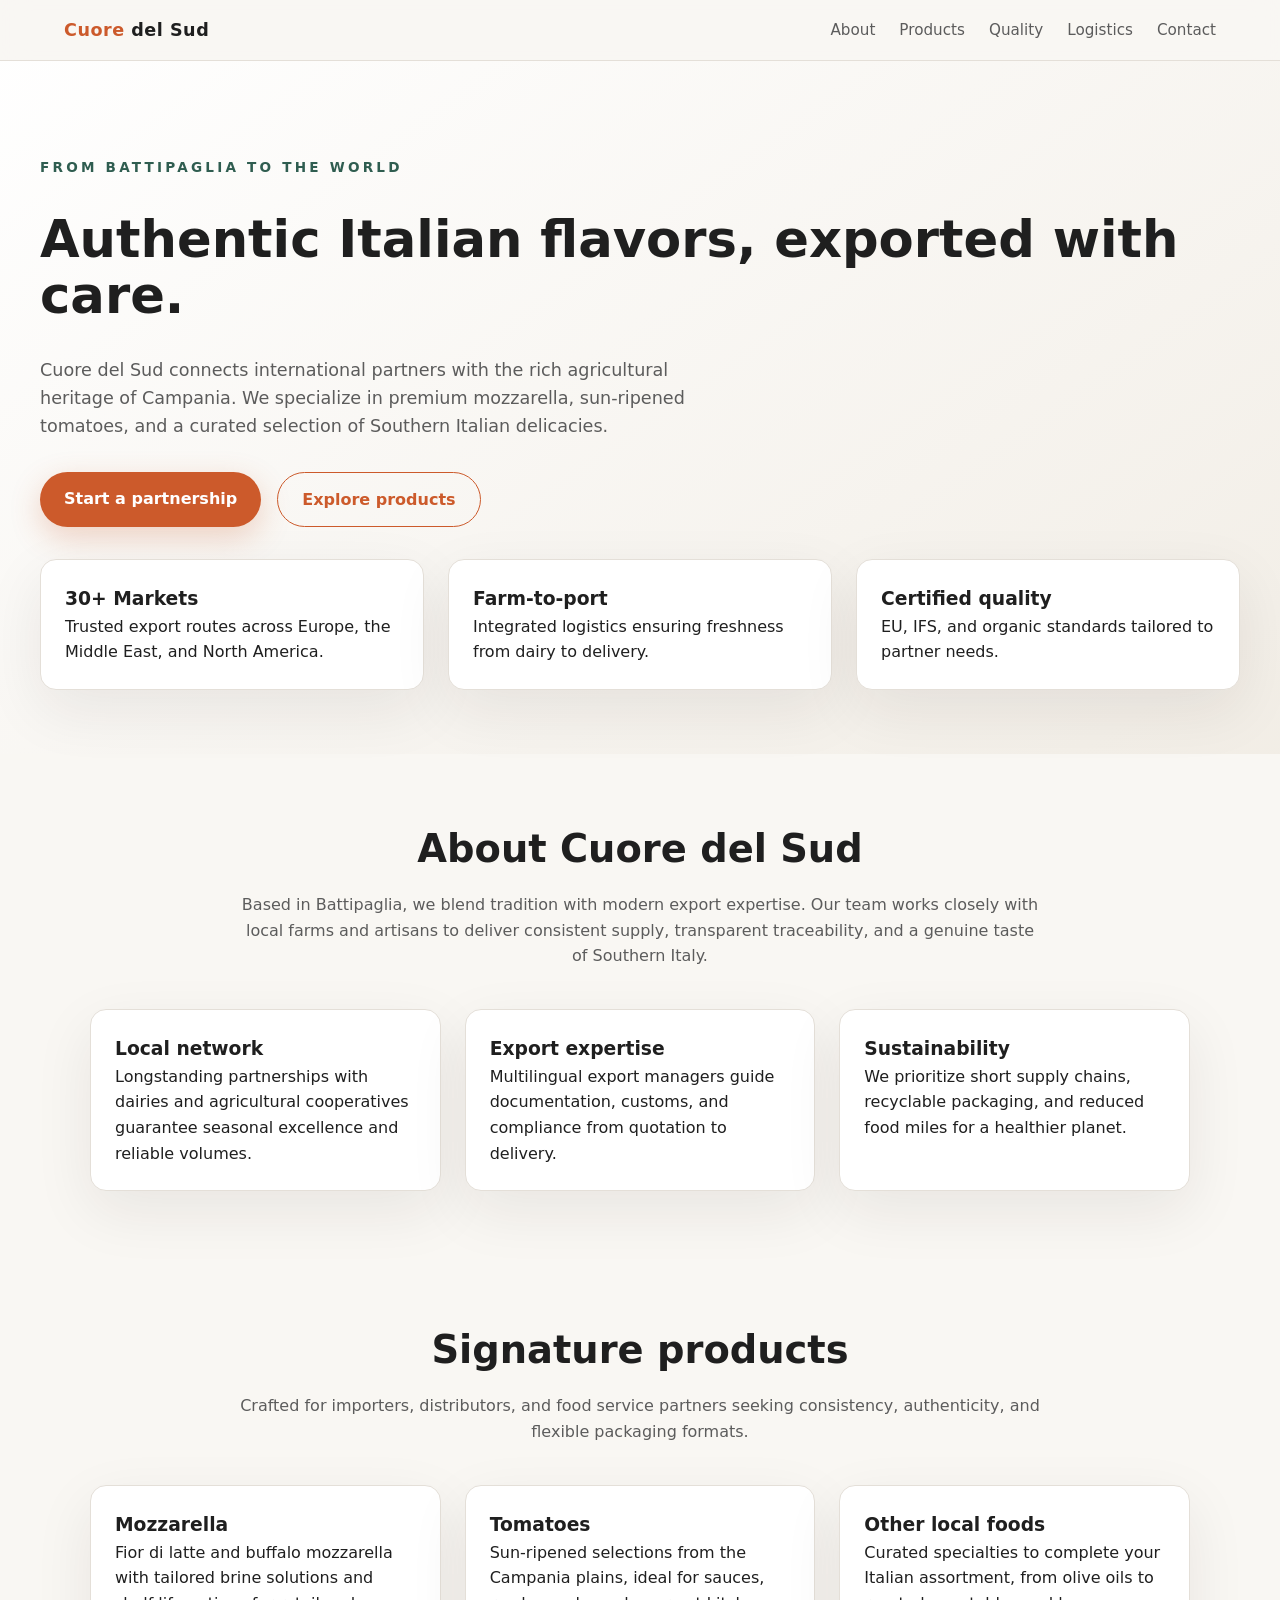
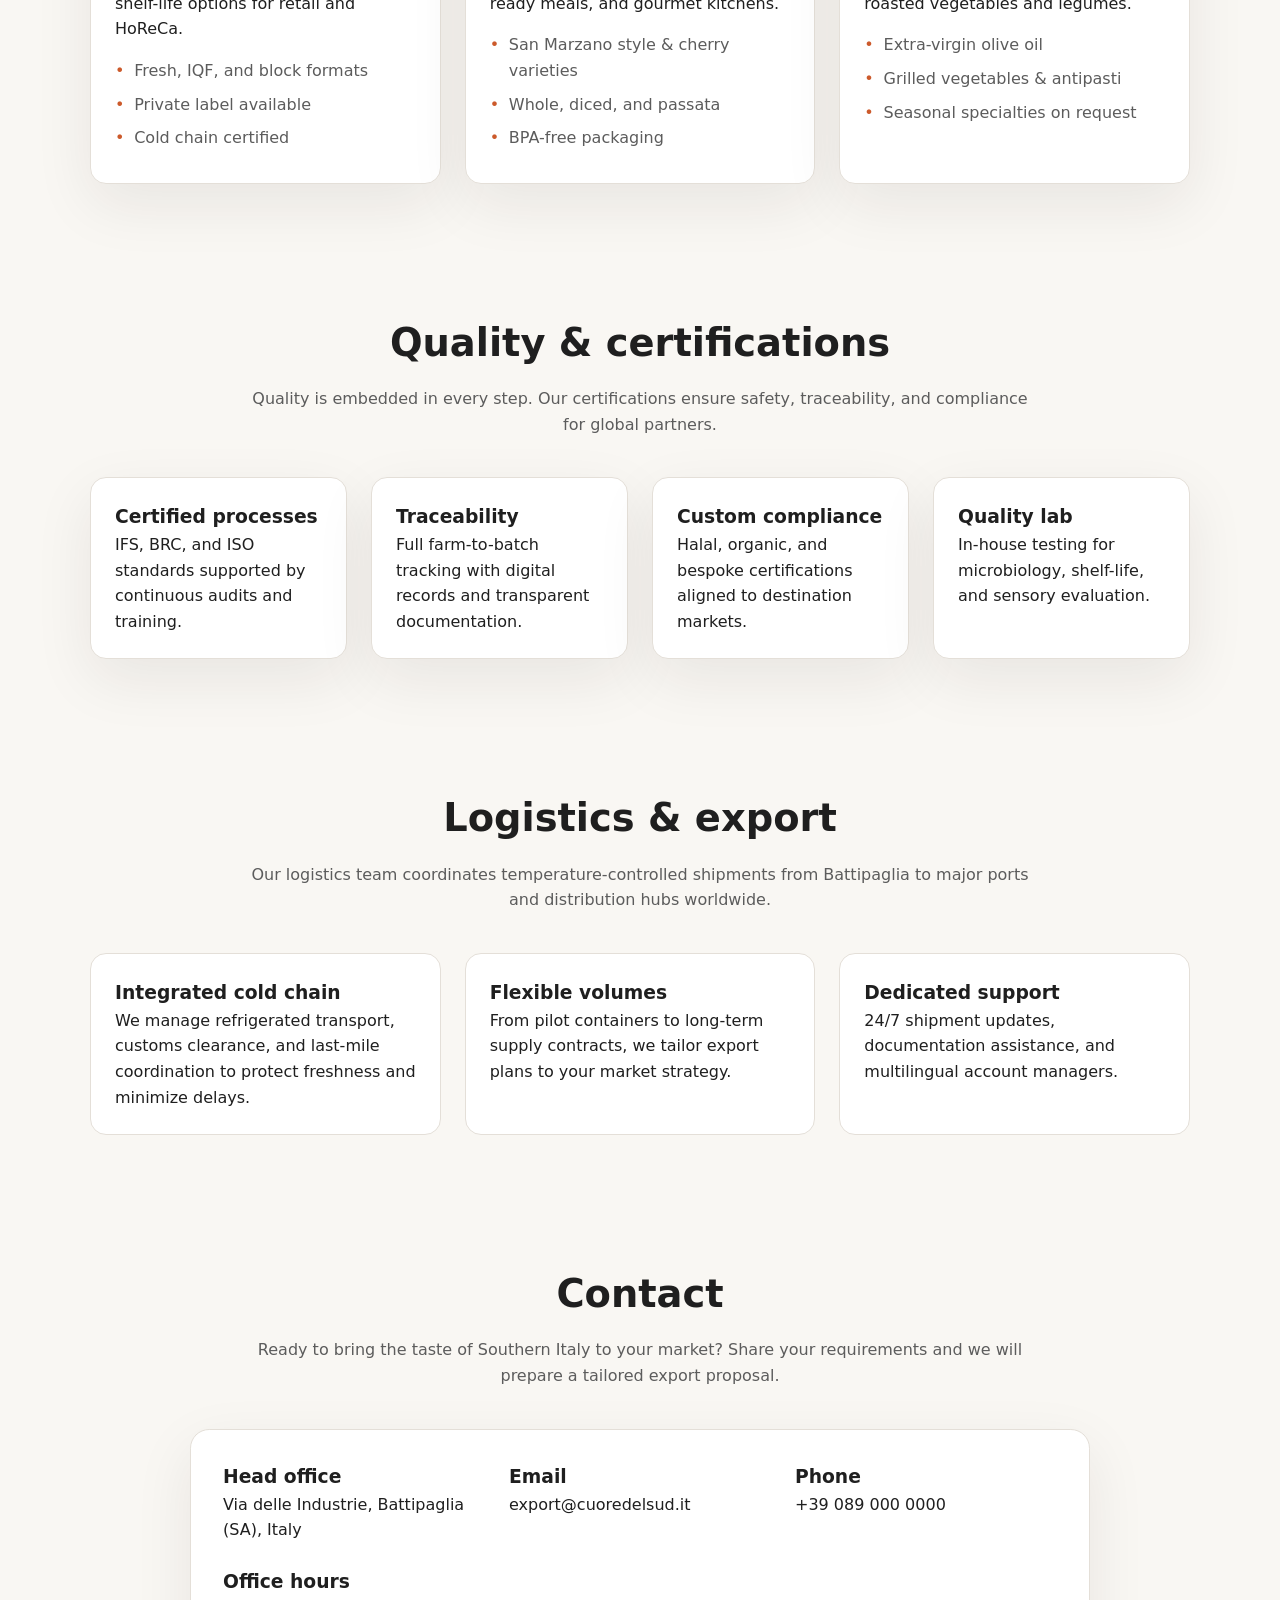
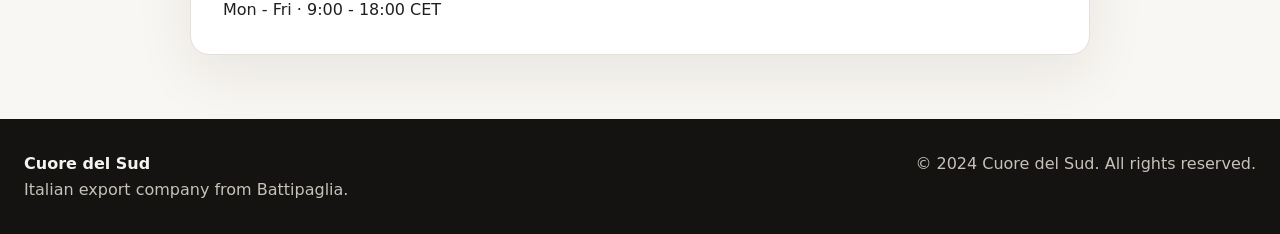
==== index.html @ b35c5f1f "Add Cuore del Sud one-page site" ====
<!DOCTYPE html>
<html lang="en">
  <head>
    <meta charset="UTF-8" />
    <meta name="viewport" content="width=device-width, initial-scale=1.0" />
    <title>Cuore del Sud | Italian Export Company</title>
    <link rel="stylesheet" href="styles.css" />
  </head>
  <body>
    <header class="site-header">
      <nav class="nav" aria-label="Primary">
        <a class="logo" href="#top">
          <span>Cuore</span> del Sud
        </a>
        <button class="nav-toggle" type="button" aria-expanded="false" aria-controls="nav-links">
          Menu
        </button>
        <div class="nav-links" id="nav-links">
          <a href="#about">About</a>
          <a href="#products">Products</a>
          <a href="#quality">Quality</a>
          <a href="#logistics">Logistics</a>
          <a href="#contact">Contact</a>
        </div>
      </nav>
    </header>

    <main id="top">
      <section class="hero" aria-labelledby="hero-title">
        <div class="hero-content">
          <p class="eyebrow">From Battipaglia to the world</p>
          <h1 id="hero-title">Authentic Italian flavors, exported with care.</h1>
          <p class="lead">
            Cuore del Sud connects international partners with the rich agricultural heritage of
            Campania. We specialize in premium mozzarella, sun-ripened tomatoes, and a curated
            selection of Southern Italian delicacies.
          </p>
          <div class="hero-actions">
            <a class="button" href="#contact">Start a partnership</a>
            <a class="button ghost" href="#products">Explore products</a>
          </div>
          <div class="hero-highlights">
            <div>
              <h3>30+ Markets</h3>
              <p>Trusted export routes across Europe, the Middle East, and North America.</p>
            </div>
            <div>
              <h3>Farm-to-port</h3>
              <p>Integrated logistics ensuring freshness from dairy to delivery.</p>
            </div>
            <div>
              <h3>Certified quality</h3>
              <p>EU, IFS, and organic standards tailored to partner needs.</p>
            </div>
          </div>
        </div>
      </section>

      <section id="about" class="section about" aria-labelledby="about-title">
        <div class="section-header">
          <h2 id="about-title">About Cuore del Sud</h2>
          <p>
            Based in Battipaglia, we blend tradition with modern export expertise. Our team works
            closely with local farms and artisans to deliver consistent supply, transparent
            traceability, and a genuine taste of Southern Italy.
          </p>
        </div>
        <div class="about-grid">
          <div class="card">
            <h3>Local network</h3>
            <p>
              Longstanding partnerships with dairies and agricultural cooperatives guarantee
              seasonal excellence and reliable volumes.
            </p>
          </div>
          <div class="card">
            <h3>Export expertise</h3>
            <p>
              Multilingual export managers guide documentation, customs, and compliance from
              quotation to delivery.
            </p>
          </div>
          <div class="card">
            <h3>Sustainability</h3>
            <p>
              We prioritize short supply chains, recyclable packaging, and reduced food miles for
              a healthier planet.
            </p>
          </div>
        </div>
      </section>

      <section id="products" class="section products" aria-labelledby="products-title">
        <div class="section-header">
          <h2 id="products-title">Signature products</h2>
          <p>
            Crafted for importers, distributors, and food service partners seeking consistency,
            authenticity, and flexible packaging formats.
          </p>
        </div>
        <div class="product-grid">
          <article class="product-card">
            <h3>Mozzarella</h3>
            <p>
              Fior di latte and buffalo mozzarella with tailored brine solutions and shelf-life
              options for retail and HoReCa.
            </p>
            <ul>
              <li>Fresh, IQF, and block formats</li>
              <li>Private label available</li>
              <li>Cold chain certified</li>
            </ul>
          </article>
          <article class="product-card">
            <h3>Tomatoes</h3>
            <p>
              Sun-ripened selections from the Campania plains, ideal for sauces, ready meals, and
              gourmet kitchens.
            </p>
            <ul>
              <li>San Marzano style & cherry varieties</li>
              <li>Whole, diced, and passata</li>
              <li>BPA-free packaging</li>
            </ul>
          </article>
          <article class="product-card">
            <h3>Other local foods</h3>
            <p>
              Curated specialties to complete your Italian assortment, from olive oils to roasted
              vegetables and legumes.
            </p>
            <ul>
              <li>Extra-virgin olive oil</li>
              <li>Grilled vegetables & antipasti</li>
              <li>Seasonal specialties on request</li>
            </ul>
          </article>
        </div>
      </section>

      <section id="quality" class="section quality" aria-labelledby="quality-title">
        <div class="section-header">
          <h2 id="quality-title">Quality & certifications</h2>
          <p>
            Quality is embedded in every step. Our certifications ensure safety, traceability, and
            compliance for global partners.
          </p>
        </div>
        <div class="quality-grid">
          <div class="quality-card">
            <h3>Certified processes</h3>
            <p>IFS, BRC, and ISO standards supported by continuous audits and training.</p>
          </div>
          <div class="quality-card">
            <h3>Traceability</h3>
            <p>Full farm-to-batch tracking with digital records and transparent documentation.</p>
          </div>
          <div class="quality-card">
            <h3>Custom compliance</h3>
            <p>Halal, organic, and bespoke certifications aligned to destination markets.</p>
          </div>
          <div class="quality-card">
            <h3>Quality lab</h3>
            <p>In-house testing for microbiology, shelf-life, and sensory evaluation.</p>
          </div>
        </div>
      </section>

      <section id="logistics" class="section logistics" aria-labelledby="logistics-title">
        <div class="section-header">
          <h2 id="logistics-title">Logistics & export</h2>
          <p>
            Our logistics team coordinates temperature-controlled shipments from Battipaglia to
            major ports and distribution hubs worldwide.
          </p>
        </div>
        <div class="logistics-content">
          <div>
            <h3>Integrated cold chain</h3>
            <p>
              We manage refrigerated transport, customs clearance, and last-mile coordination to
              protect freshness and minimize delays.
            </p>
          </div>
          <div>
            <h3>Flexible volumes</h3>
            <p>
              From pilot containers to long-term supply contracts, we tailor export plans to your
              market strategy.
            </p>
          </div>
          <div>
            <h3>Dedicated support</h3>
            <p>
              24/7 shipment updates, documentation assistance, and multilingual account managers.
            </p>
          </div>
        </div>
      </section>

      <section id="contact" class="section contact" aria-labelledby="contact-title">
        <div class="section-header">
          <h2 id="contact-title">Contact</h2>
          <p>
            Ready to bring the taste of Southern Italy to your market? Share your requirements and
            we will prepare a tailored export proposal.
          </p>
        </div>
        <div class="contact-card">
          <div>
            <h3>Head office</h3>
            <p>Via delle Industrie, Battipaglia (SA), Italy</p>
          </div>
          <div>
            <h3>Email</h3>
            <p>export@cuoredelsud.it</p>
          </div>
          <div>
            <h3>Phone</h3>
            <p>+39 089 000 0000</p>
          </div>
          <div>
            <h3>Office hours</h3>
            <p>Mon - Fri · 9:00 - 18:00 CET</p>
          </div>
        </div>
      </section>
    </main>

    <footer class="footer">
      <div>
        <strong>Cuore del Sud</strong>
        <p>Italian export company from Battipaglia.</p>
      </div>
      <div>
        <p>© 2024 Cuore del Sud. All rights reserved.</p>
      </div>
    </footer>

    <script src="script.js"></script>
  </body>
</html>
---- styles.css ----
:root {
  color-scheme: light;
  --background: #f9f7f3;
  --surface: #ffffff;
  --primary: #cc5a2b;
  --secondary: #2f5d50;
  --text: #1f1f1f;
  --muted: #5c5c5c;
  --border: #e4dfd8;
  --shadow: 0 20px 60px rgba(36, 30, 22, 0.08);
}

* {
  box-sizing: border-box;
  margin: 0;
  padding: 0;
}

body {
  font-family: "Inter", "Segoe UI", system-ui, sans-serif;
  background: var(--background);
  color: var(--text);
  line-height: 1.6;
}

a {
  color: inherit;
  text-decoration: none;
}

img {
  max-width: 100%;
  display: block;
}

.site-header {
  position: sticky;
  top: 0;
  z-index: 20;
  backdrop-filter: blur(14px);
  background: rgba(249, 247, 243, 0.9);
  border-bottom: 1px solid var(--border);
}

.nav {
  max-width: 1200px;
  margin: 0 auto;
  display: flex;
  align-items: center;
  justify-content: space-between;
  padding: 1rem 1.5rem;
  gap: 1.5rem;
}

.logo {
  font-weight: 700;
  font-size: 1.1rem;
  letter-spacing: 0.5px;
}

.logo span {
  color: var(--primary);
}

.nav-links {
  display: flex;
  align-items: center;
  gap: 1.5rem;
}

.nav-links a {
  font-size: 0.95rem;
  font-weight: 500;
  color: var(--muted);
  transition: color 0.2s ease;
}

.nav-links a:hover,
.nav-links a:focus {
  color: var(--primary);
}

.nav-toggle {
  display: none;
  background: var(--surface);
  border: 1px solid var(--border);
  padding: 0.5rem 0.75rem;
  border-radius: 999px;
  font-size: 0.9rem;
  cursor: pointer;
}

main {
  scroll-behavior: smooth;
}

.hero {
  padding: 5rem 1.5rem 4rem;
  background: linear-gradient(145deg, rgba(255, 255, 255, 0.95), rgba(237, 231, 221, 0.6));
}

.hero-content {
  max-width: 1200px;
  margin: 0 auto;
  display: flex;
  flex-direction: column;
  gap: 2rem;
}

.eyebrow {
  text-transform: uppercase;
  font-size: 0.85rem;
  letter-spacing: 0.2rem;
  color: var(--secondary);
  font-weight: 600;
}

h1 {
  font-size: clamp(2.4rem, 4vw, 3.4rem);
  line-height: 1.1;
}

.lead {
  font-size: 1.1rem;
  color: var(--muted);
  max-width: 650px;
}

.hero-actions {
  display: flex;
  flex-wrap: wrap;
  gap: 1rem;
}

.button {
  background: var(--primary);
  color: #fff;
  padding: 0.85rem 1.5rem;
  border-radius: 999px;
  font-weight: 600;
  transition: transform 0.2s ease, box-shadow 0.2s ease;
  box-shadow: 0 10px 30px rgba(204, 90, 43, 0.25);
}

.button:hover,
.button:focus {
  transform: translateY(-2px);
}

.button.ghost {
  background: transparent;
  color: var(--primary);
  border: 1px solid var(--primary);
  box-shadow: none;
}

.hero-highlights {
  display: grid;
  gap: 1.5rem;
  grid-template-columns: repeat(auto-fit, minmax(220px, 1fr));
}

.hero-highlights div {
  background: var(--surface);
  padding: 1.5rem;
  border-radius: 1rem;
  box-shadow: var(--shadow);
  border: 1px solid var(--border);
}

.section {
  padding: 4rem 1.5rem;
}

.section-header {
  max-width: 800px;
  margin: 0 auto 2.5rem;
  text-align: center;
}

.section-header h2 {
  font-size: clamp(1.8rem, 3vw, 2.4rem);
  margin-bottom: 0.8rem;
}

.section-header p {
  color: var(--muted);
}

.about-grid,
.product-grid,
.quality-grid,
.logistics-content {
  display: grid;
  gap: 1.5rem;
  max-width: 1100px;
  margin: 0 auto;
}

.about-grid {
  grid-template-columns: repeat(auto-fit, minmax(220px, 1fr));
}

.card,
.product-card,
.quality-card {
  background: var(--surface);
  border-radius: 1rem;
  padding: 1.5rem;
  border: 1px solid var(--border);
  box-shadow: var(--shadow);
}

.product-grid {
  grid-template-columns: repeat(auto-fit, minmax(240px, 1fr));
}

.product-card ul {
  margin-top: 1rem;
  list-style: none;
  color: var(--muted);
}

.product-card li {
  margin-bottom: 0.5rem;
  padding-left: 1.2rem;
  position: relative;
}

.product-card li::before {
  content: "•";
  color: var(--primary);
  position: absolute;
  left: 0;
}

.quality-grid {
  grid-template-columns: repeat(auto-fit, minmax(220px, 1fr));
}

.logistics-content {
  grid-template-columns: repeat(auto-fit, minmax(220px, 1fr));
}

.logistics-content div {
  background: var(--surface);
  padding: 1.5rem;
  border-radius: 1rem;
  border: 1px solid var(--border);
}

.contact-card {
  max-width: 900px;
  margin: 0 auto;
  display: grid;
  gap: 1.5rem;
  grid-template-columns: repeat(auto-fit, minmax(220px, 1fr));
  background: var(--surface);
  border-radius: 1.2rem;
  padding: 2rem;
  border: 1px solid var(--border);
  box-shadow: var(--shadow);
}

.footer {
  padding: 2rem 1.5rem;
  background: #141312;
  color: #f5f3ef;
  display: flex;
  flex-wrap: wrap;
  gap: 1.5rem;
  justify-content: space-between;
}

.footer p {
  color: #c7c2b9;
}

@media (max-width: 768px) {
  .nav {
    flex-wrap: wrap;
  }

  .nav-toggle {
    display: inline-flex;
  }

  .nav-links {
    flex-basis: 100%;
    flex-direction: column;
    align-items: flex-start;
    gap: 0.75rem;
    padding-top: 0.5rem;
    display: none;
  }

  .nav-links.show {
    display: flex;
  }
}

@media (min-width: 900px) {
  .hero-content {
    padding-top: 1rem;
  }
}
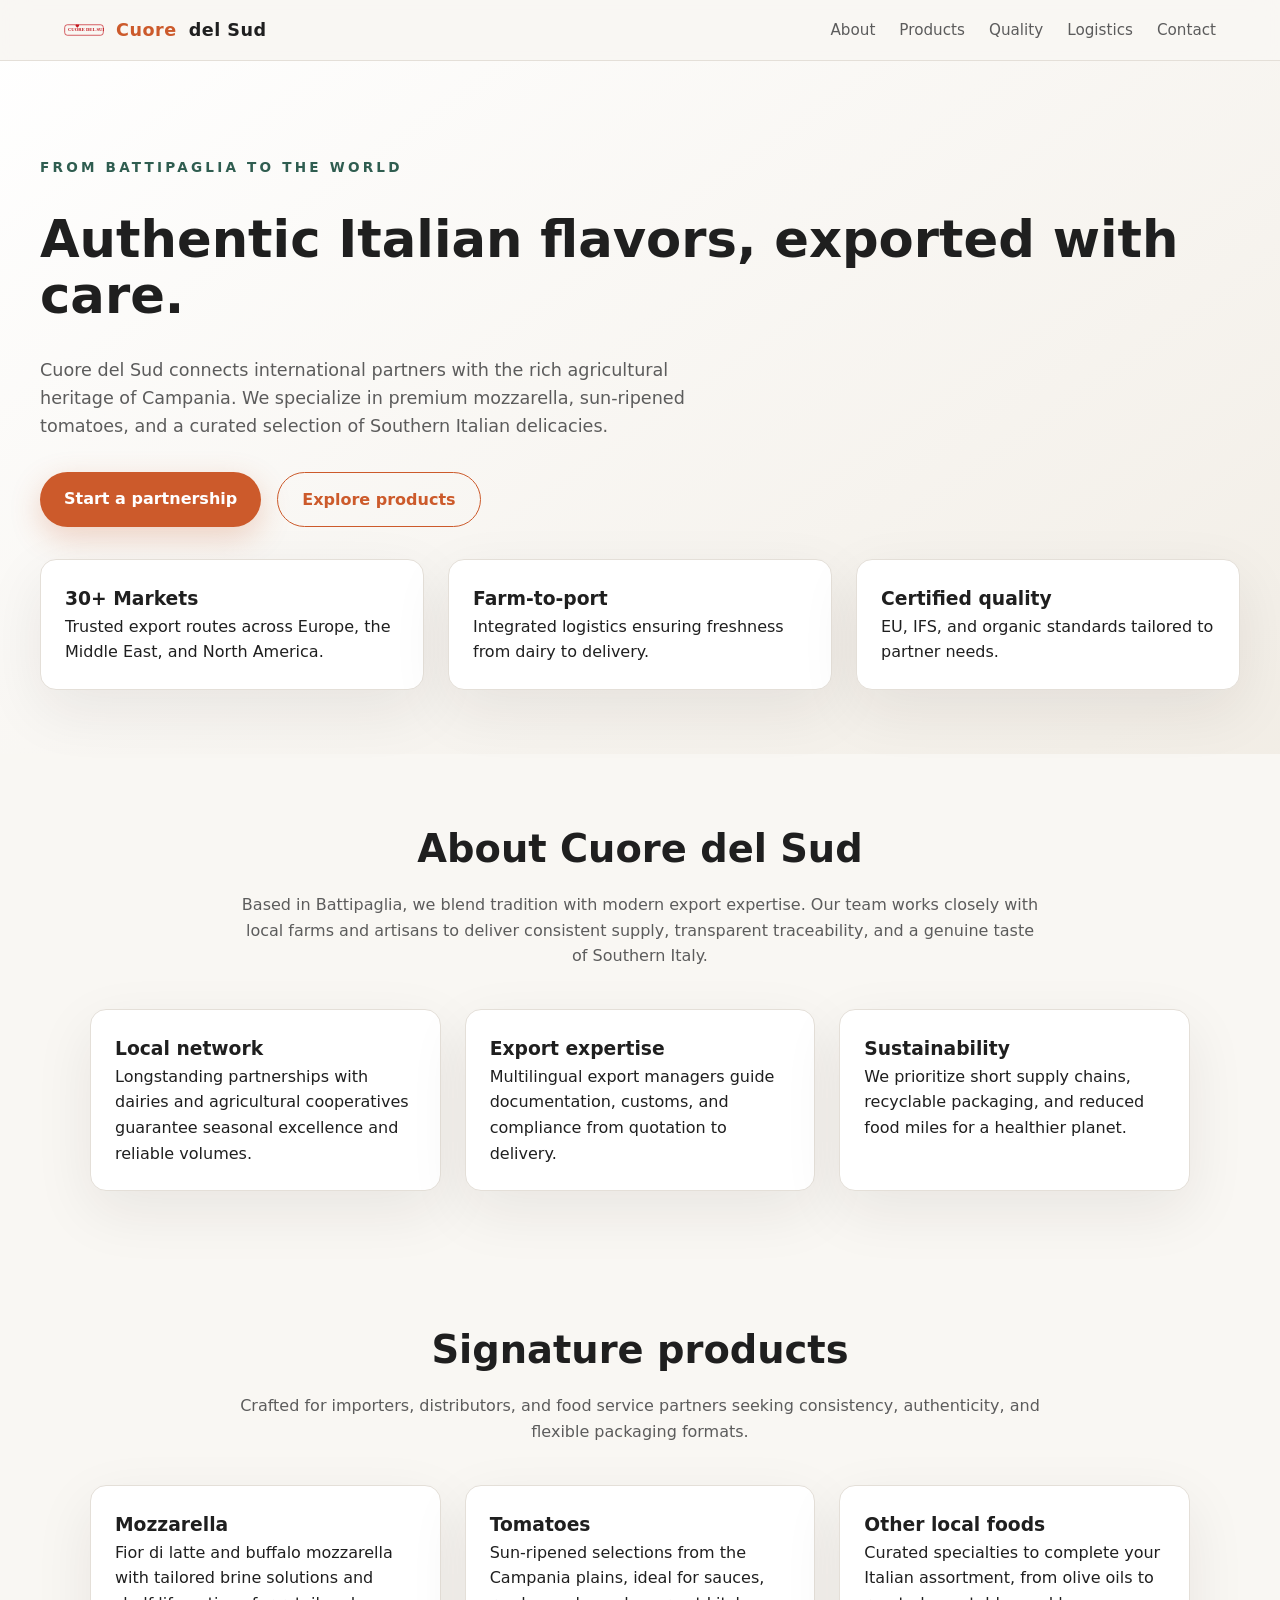
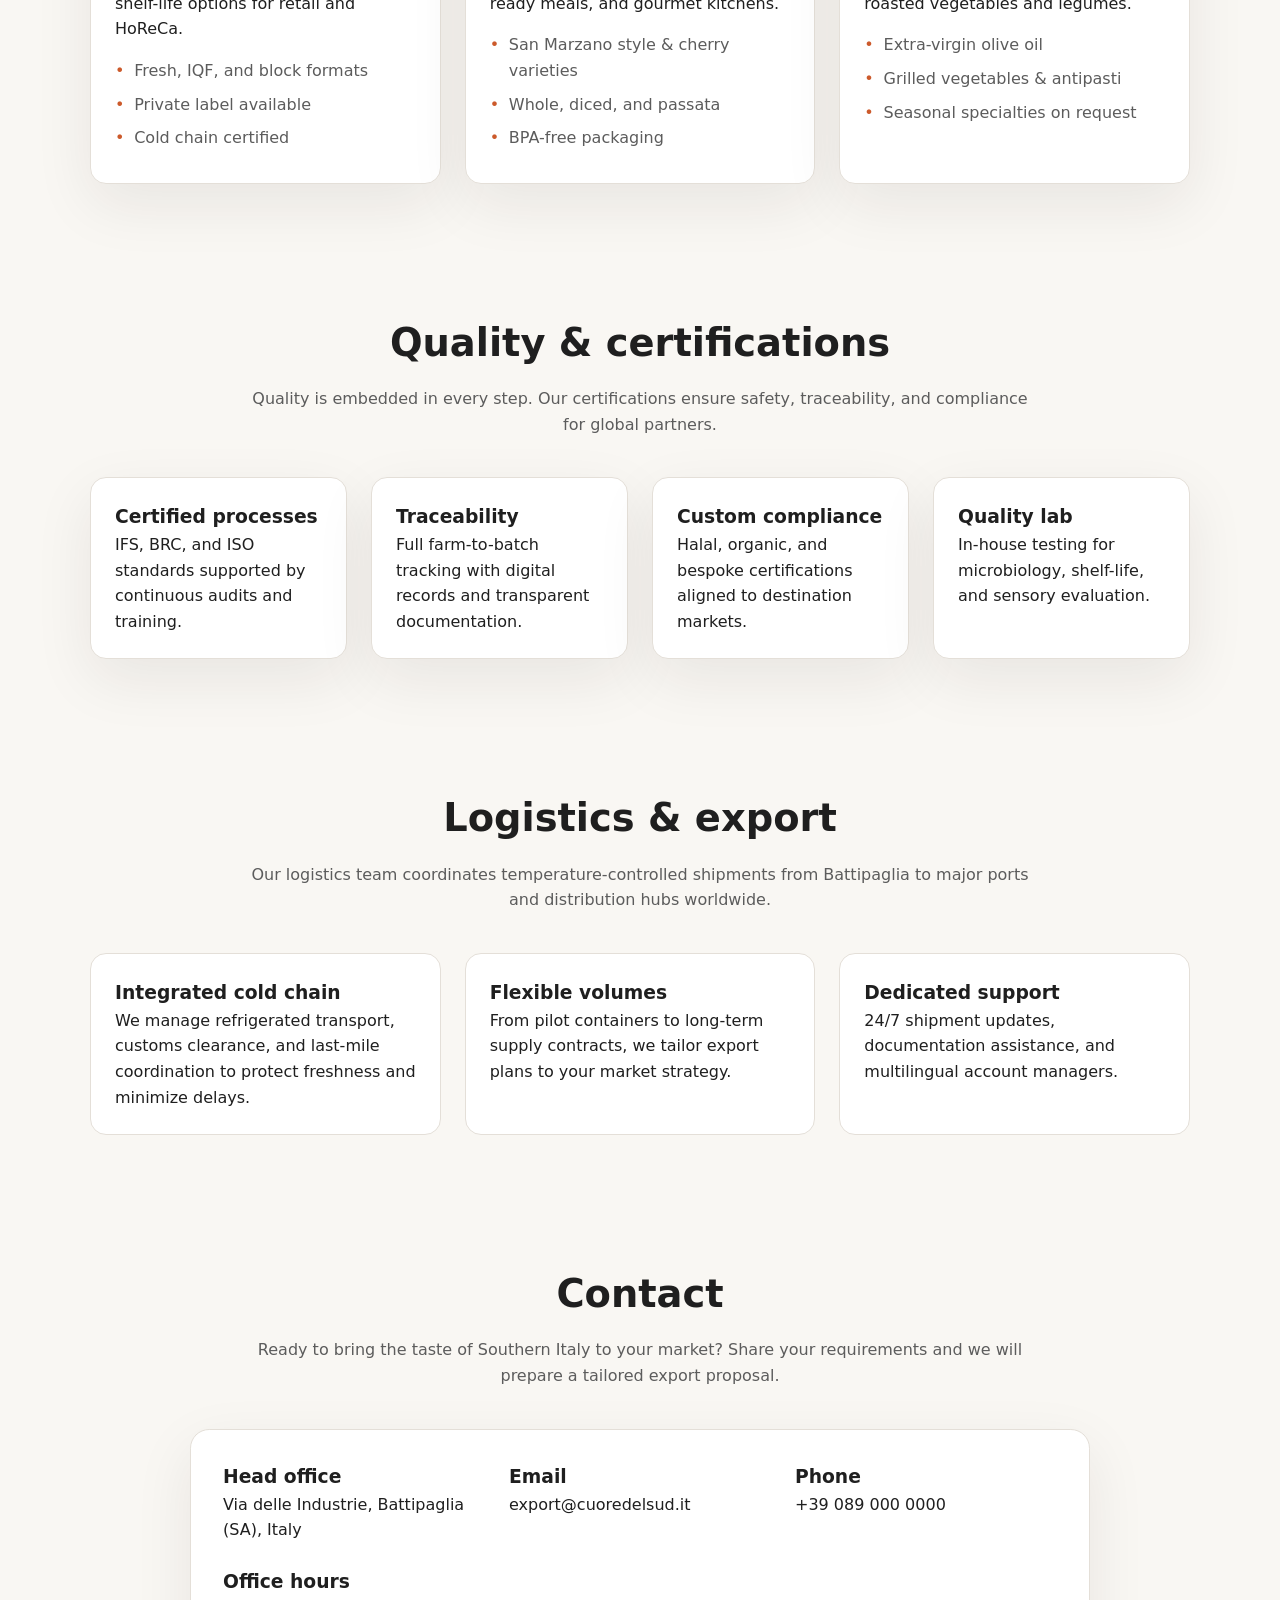
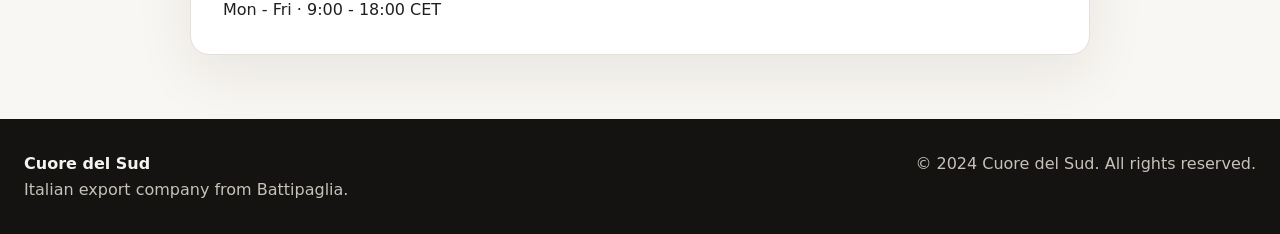
==== commit 3694c339: "Replace logo PNG with SVG" ====
--- a/index.html
+++ b/index.html
@@ -10,6 +10,7 @@
     <header class="site-header">
       <nav class="nav" aria-label="Primary">
         <a class="logo" href="#top">
+          <img class="logo-mark" src="assets/logo.svg" alt="Cuore del Sud logo" />
           <span>Cuore</span> del Sud
         </a>
         <button class="nav-toggle" type="button" aria-expanded="false" aria-controls="nav-links">
--- a/styles.css
+++ b/styles.css
@@ -56,6 +56,14 @@
   font-weight: 700;
   font-size: 1.1rem;
   letter-spacing: 0.5px;
+  display: inline-flex;
+  align-items: center;
+  gap: 0.75rem;
+}
+
+.logo-mark {
+  width: clamp(28px, 4vw, 40px);
+  height: auto;
 }
 
 .logo span {
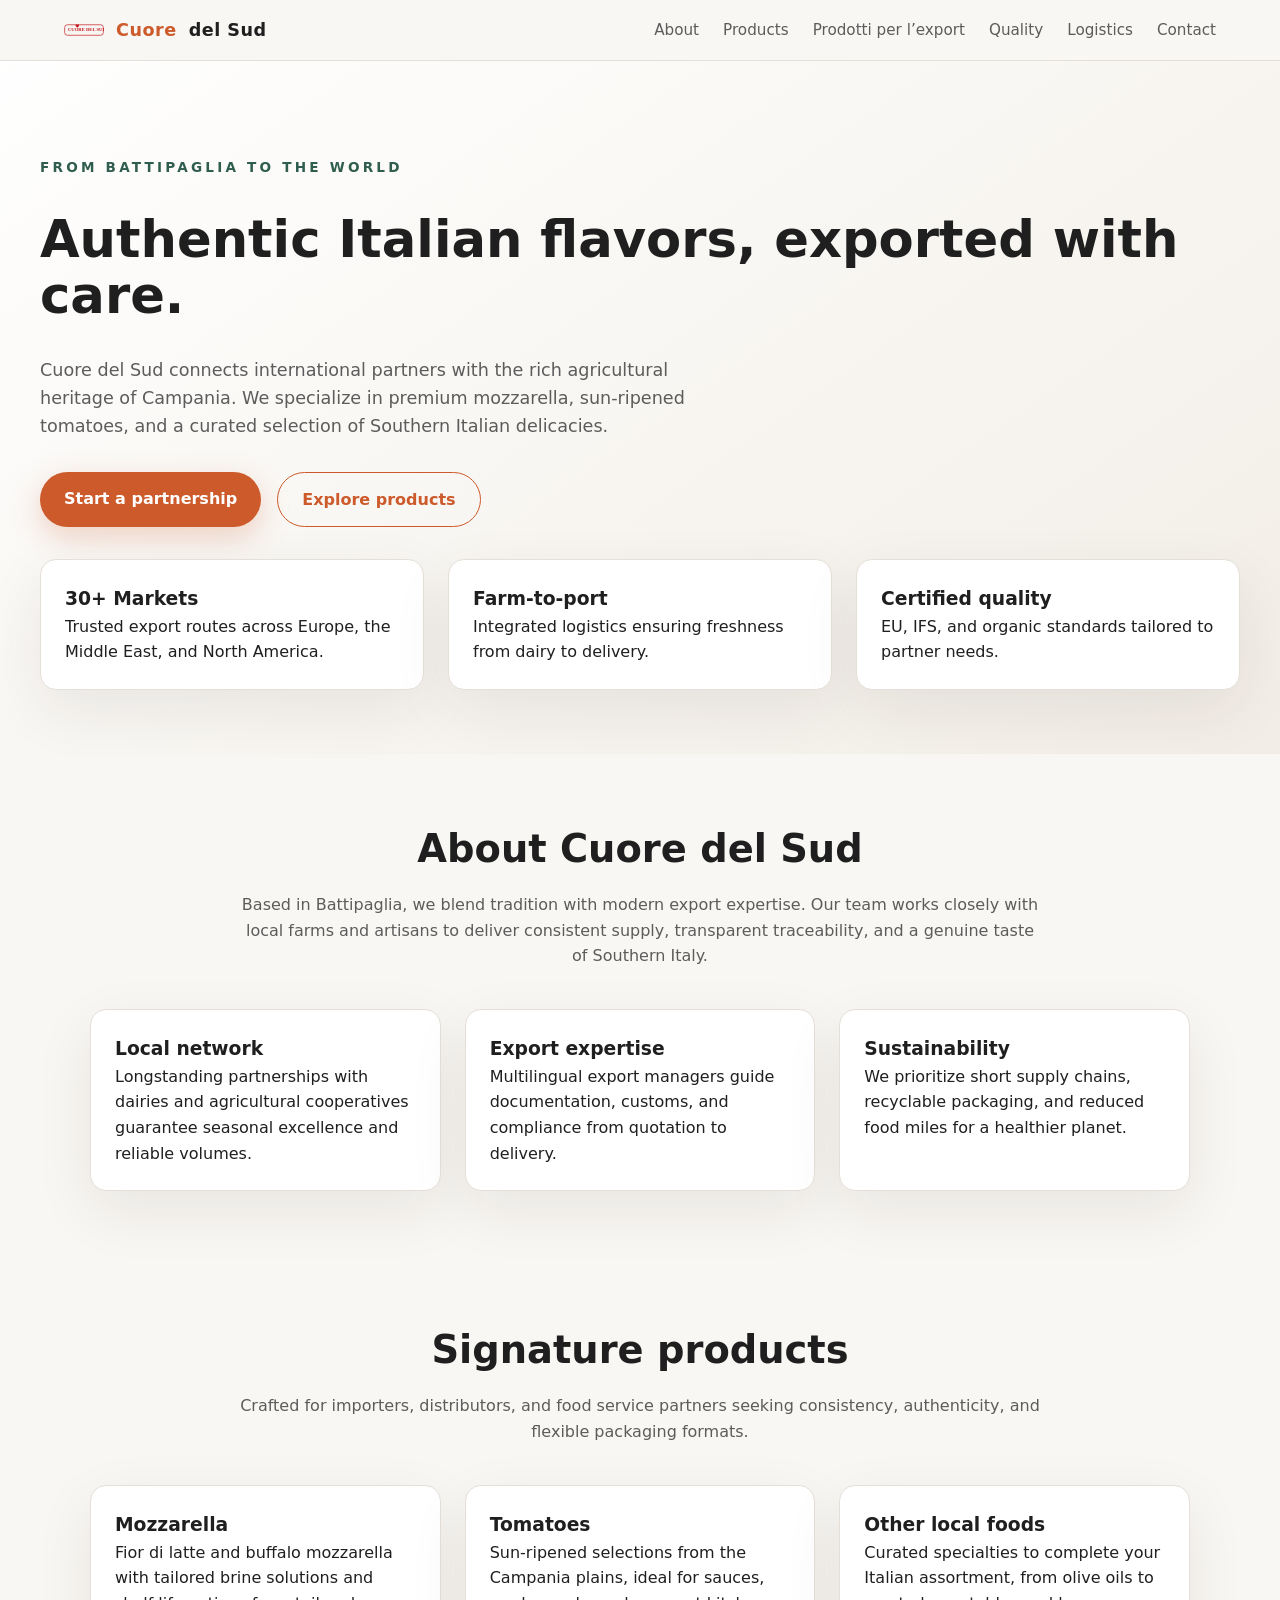
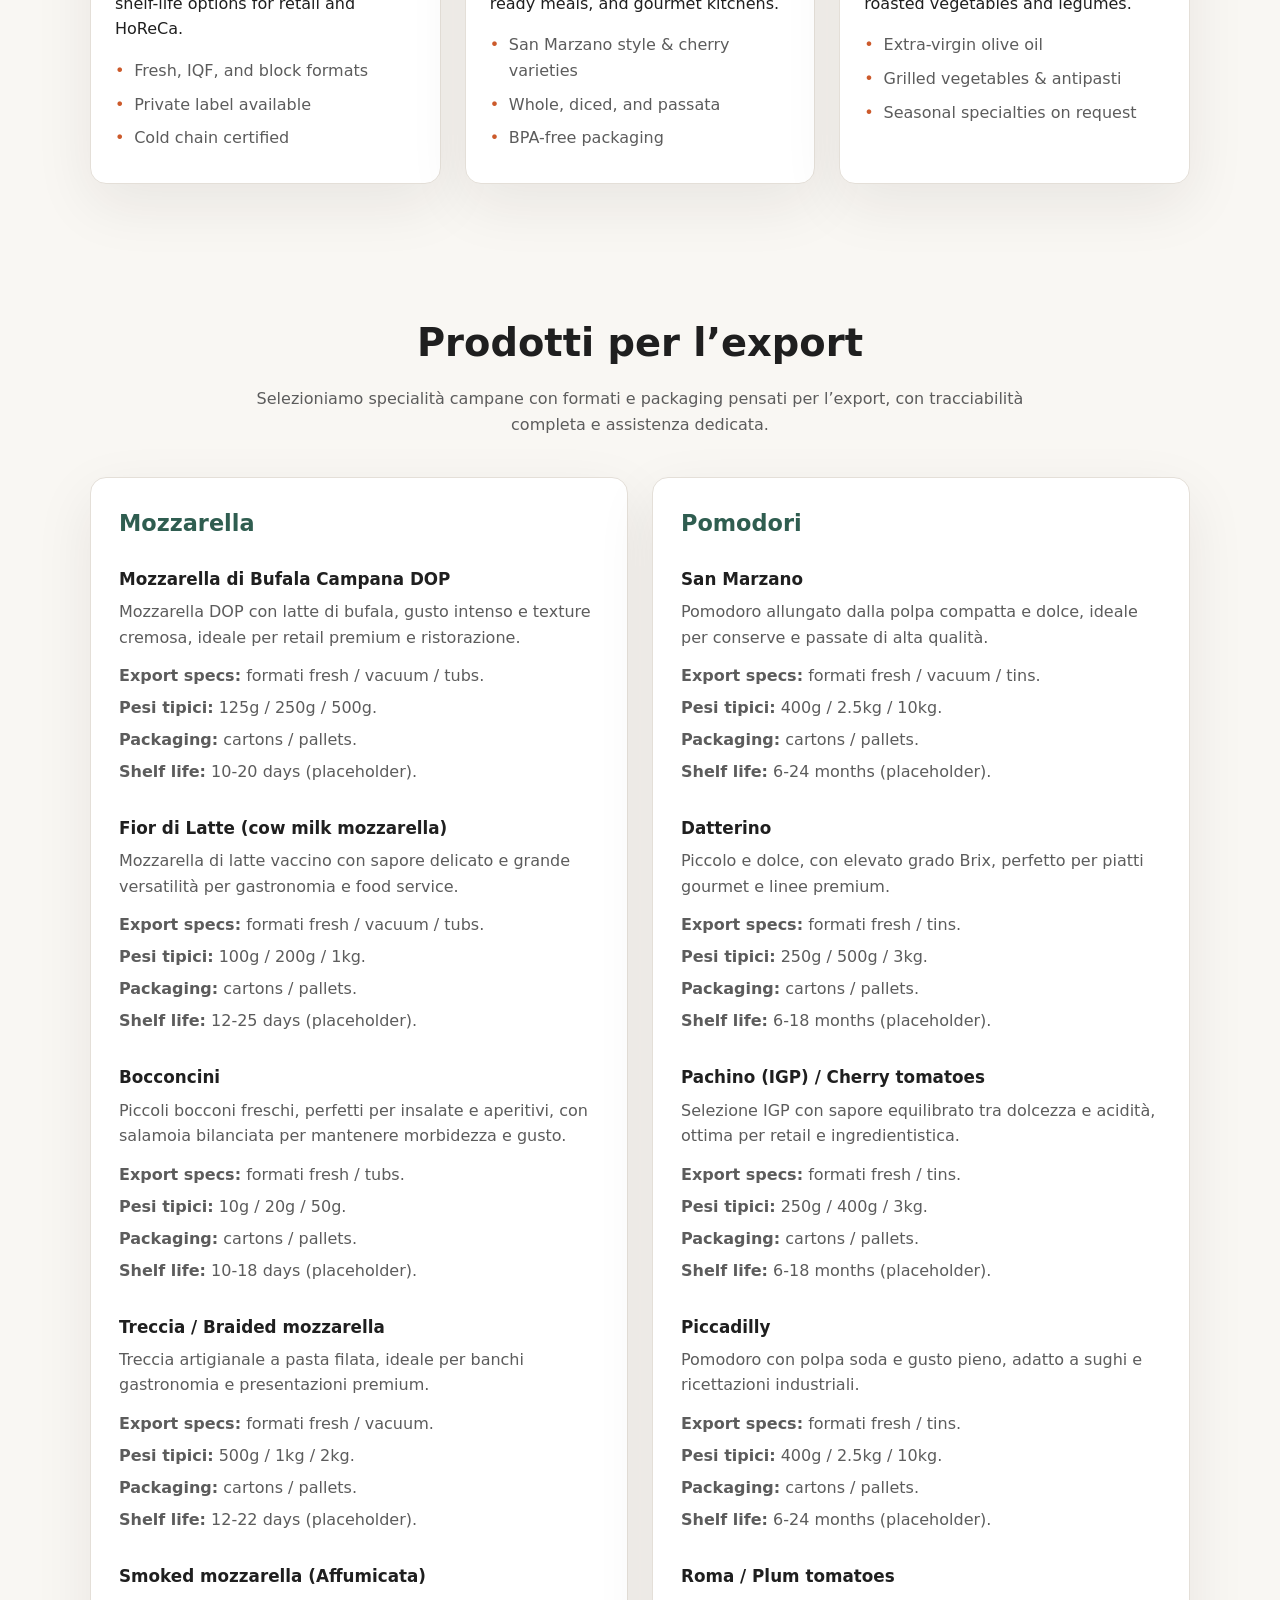
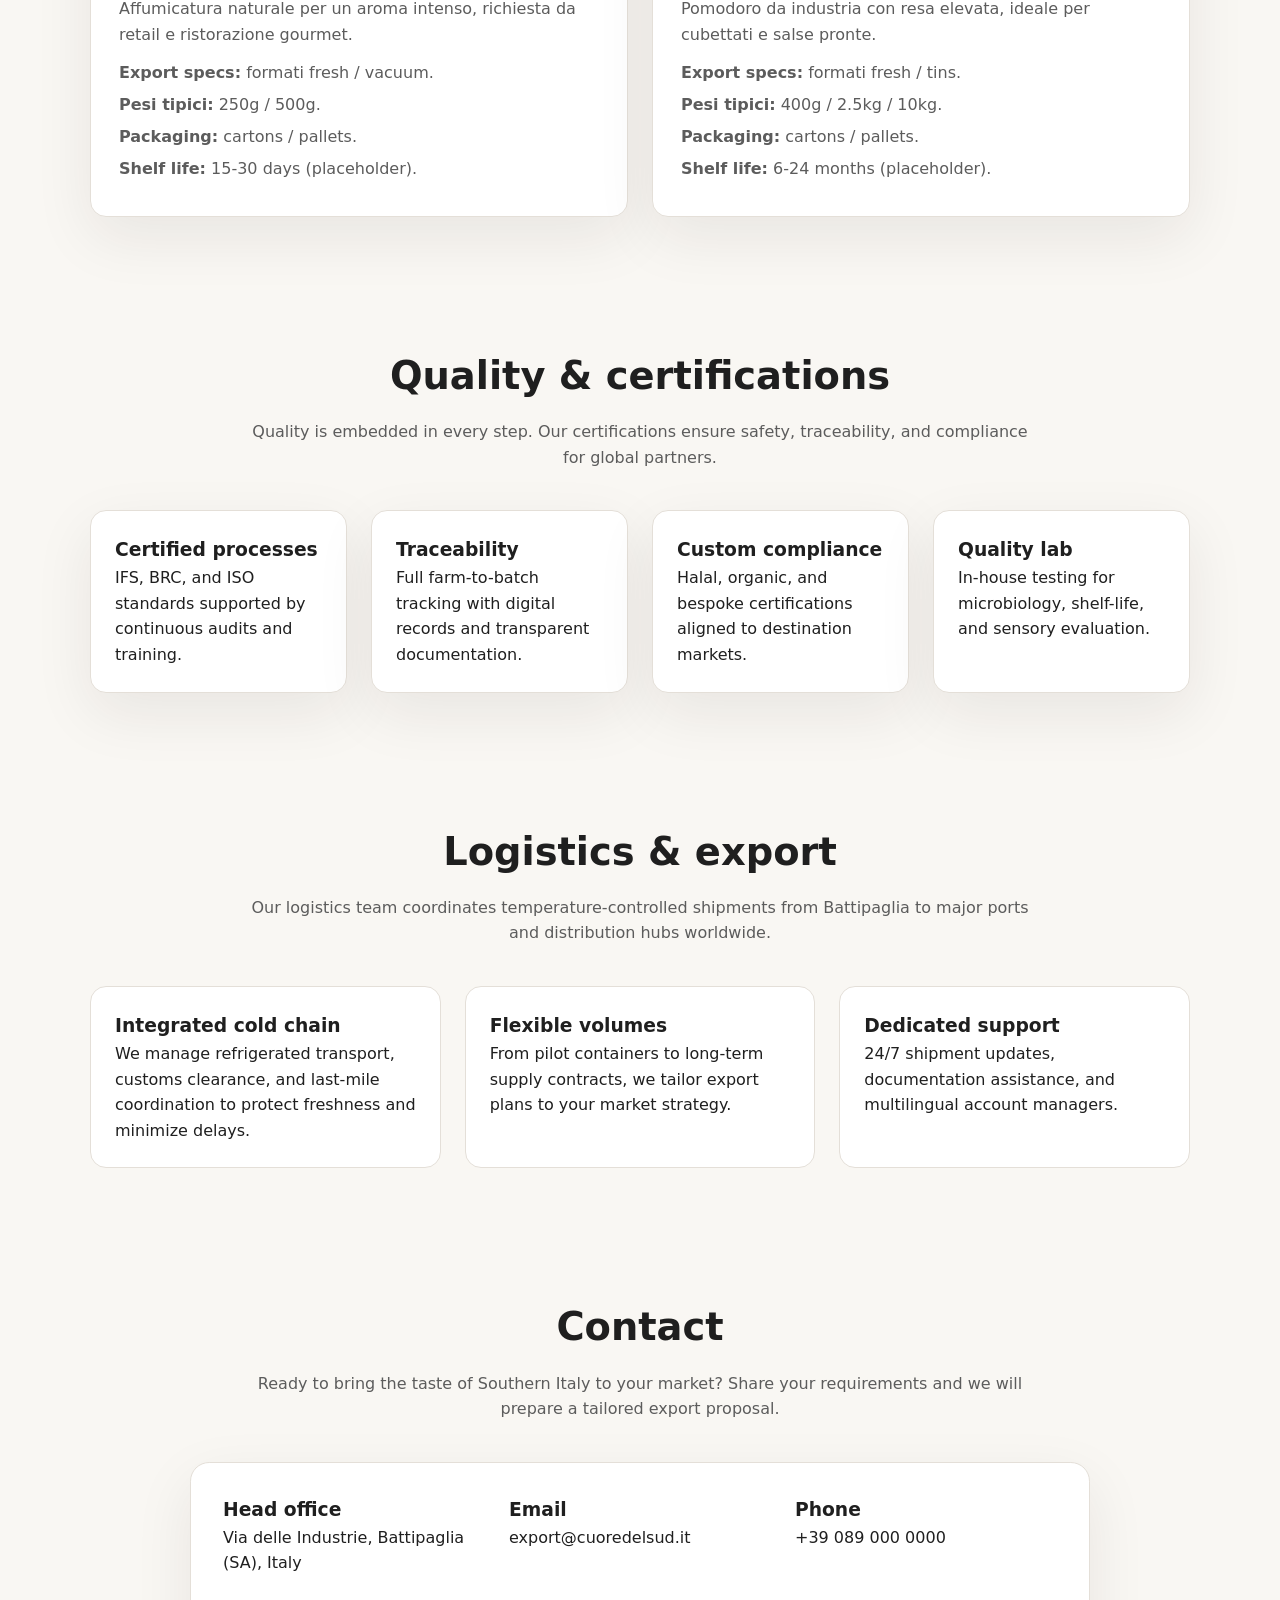
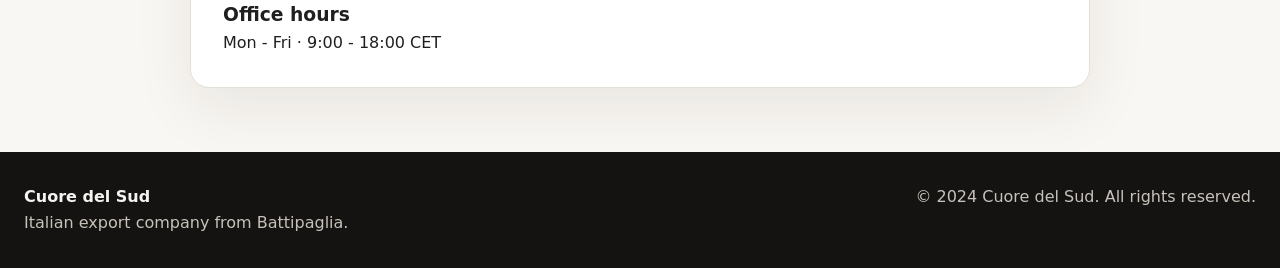
==== commit b217a270: "Add products export section" ====
--- a/index.html
+++ b/index.html
@@ -19,6 +19,7 @@
         <div class="nav-links" id="nav-links">
           <a href="#about">About</a>
           <a href="#products">Products</a>
+          <a href="#products-export">Prodotti per l’export</a>
           <a href="#quality">Quality</a>
           <a href="#logistics">Logistics</a>
           <a href="#contact">Contact</a>
@@ -139,6 +140,152 @@
         </div>
       </section>
 
+      <section id="products-export" class="section products-export" aria-labelledby="products-export-title">
+        <div class="section-header">
+          <h2 id="products-export-title">Prodotti per l’export</h2>
+          <p>
+            Selezioniamo specialità campane con formati e packaging pensati per l’export, con
+            tracciabilità completa e assistenza dedicata.
+          </p>
+        </div>
+        <div class="export-grid">
+          <article class="export-card">
+            <h3>Mozzarella</h3>
+            <div class="export-item">
+              <h4>Mozzarella di Bufala Campana DOP</h4>
+              <p>
+                Mozzarella DOP con latte di bufala, gusto intenso e texture cremosa, ideale per
+                retail premium e ristorazione.
+              </p>
+              <ul>
+                <li><strong>Export specs:</strong> formati fresh / vacuum / tubs.</li>
+                <li><strong>Pesi tipici:</strong> 125g / 250g / 500g.</li>
+                <li><strong>Packaging:</strong> cartons / pallets.</li>
+                <li><strong>Shelf life:</strong> 10-20 days (placeholder).</li>
+              </ul>
+            </div>
+            <div class="export-item">
+              <h4>Fior di Latte (cow milk mozzarella)</h4>
+              <p>
+                Mozzarella di latte vaccino con sapore delicato e grande versatilità per
+                gastronomia e food service.
+              </p>
+              <ul>
+                <li><strong>Export specs:</strong> formati fresh / vacuum / tubs.</li>
+                <li><strong>Pesi tipici:</strong> 100g / 200g / 1kg.</li>
+                <li><strong>Packaging:</strong> cartons / pallets.</li>
+                <li><strong>Shelf life:</strong> 12-25 days (placeholder).</li>
+              </ul>
+            </div>
+            <div class="export-item">
+              <h4>Bocconcini</h4>
+              <p>
+                Piccoli bocconi freschi, perfetti per insalate e aperitivi, con salamoia bilanciata
+                per mantenere morbidezza e gusto.
+              </p>
+              <ul>
+                <li><strong>Export specs:</strong> formati fresh / tubs.</li>
+                <li><strong>Pesi tipici:</strong> 10g / 20g / 50g.</li>
+                <li><strong>Packaging:</strong> cartons / pallets.</li>
+                <li><strong>Shelf life:</strong> 10-18 days (placeholder).</li>
+              </ul>
+            </div>
+            <div class="export-item">
+              <h4>Treccia / Braided mozzarella</h4>
+              <p>
+                Treccia artigianale a pasta filata, ideale per banchi gastronomia e presentazioni
+                premium.
+              </p>
+              <ul>
+                <li><strong>Export specs:</strong> formati fresh / vacuum.</li>
+                <li><strong>Pesi tipici:</strong> 500g / 1kg / 2kg.</li>
+                <li><strong>Packaging:</strong> cartons / pallets.</li>
+                <li><strong>Shelf life:</strong> 12-22 days (placeholder).</li>
+              </ul>
+            </div>
+            <div class="export-item">
+              <h4>Smoked mozzarella (Affumicata)</h4>
+              <p>
+                Affumicatura naturale per un aroma intenso, richiesta da retail e ristorazione
+                gourmet.
+              </p>
+              <ul>
+                <li><strong>Export specs:</strong> formati fresh / vacuum.</li>
+                <li><strong>Pesi tipici:</strong> 250g / 500g.</li>
+                <li><strong>Packaging:</strong> cartons / pallets.</li>
+                <li><strong>Shelf life:</strong> 15-30 days (placeholder).</li>
+              </ul>
+            </div>
+          </article>
+          <article class="export-card">
+            <h3>Pomodori</h3>
+            <div class="export-item">
+              <h4>San Marzano</h4>
+              <p>
+                Pomodoro allungato dalla polpa compatta e dolce, ideale per conserve e passate di
+                alta qualità.
+              </p>
+              <ul>
+                <li><strong>Export specs:</strong> formati fresh / vacuum / tins.</li>
+                <li><strong>Pesi tipici:</strong> 400g / 2.5kg / 10kg.</li>
+                <li><strong>Packaging:</strong> cartons / pallets.</li>
+                <li><strong>Shelf life:</strong> 6-24 months (placeholder).</li>
+              </ul>
+            </div>
+            <div class="export-item">
+              <h4>Datterino</h4>
+              <p>
+                Piccolo e dolce, con elevato grado Brix, perfetto per piatti gourmet e linee
+                premium.
+              </p>
+              <ul>
+                <li><strong>Export specs:</strong> formati fresh / tins.</li>
+                <li><strong>Pesi tipici:</strong> 250g / 500g / 3kg.</li>
+                <li><strong>Packaging:</strong> cartons / pallets.</li>
+                <li><strong>Shelf life:</strong> 6-18 months (placeholder).</li>
+              </ul>
+            </div>
+            <div class="export-item">
+              <h4>Pachino (IGP) / Cherry tomatoes</h4>
+              <p>
+                Selezione IGP con sapore equilibrato tra dolcezza e acidità, ottima per retail e
+                ingredientistica.
+              </p>
+              <ul>
+                <li><strong>Export specs:</strong> formati fresh / tins.</li>
+                <li><strong>Pesi tipici:</strong> 250g / 400g / 3kg.</li>
+                <li><strong>Packaging:</strong> cartons / pallets.</li>
+                <li><strong>Shelf life:</strong> 6-18 months (placeholder).</li>
+              </ul>
+            </div>
+            <div class="export-item">
+              <h4>Piccadilly</h4>
+              <p>
+                Pomodoro con polpa soda e gusto pieno, adatto a sughi e ricettazioni industriali.
+              </p>
+              <ul>
+                <li><strong>Export specs:</strong> formati fresh / tins.</li>
+                <li><strong>Pesi tipici:</strong> 400g / 2.5kg / 10kg.</li>
+                <li><strong>Packaging:</strong> cartons / pallets.</li>
+                <li><strong>Shelf life:</strong> 6-24 months (placeholder).</li>
+              </ul>
+            </div>
+            <div class="export-item">
+              <h4>Roma / Plum tomatoes</h4>
+              <p>
+                Pomodoro da industria con resa elevata, ideale per cubettati e salse pronte.
+              </p>
+              <ul>
+                <li><strong>Export specs:</strong> formati fresh / tins.</li>
+                <li><strong>Pesi tipici:</strong> 400g / 2.5kg / 10kg.</li>
+                <li><strong>Packaging:</strong> cartons / pallets.</li>
+                <li><strong>Shelf life:</strong> 6-24 months (placeholder).</li>
+              </ul>
+            </div>
+          </article>
+        </div>
+      </section>
+
       <section id="quality" class="section quality" aria-labelledby="quality-title">
         <div class="section-header">
           <h2 id="quality-title">Quality & certifications</h2>
--- a/styles.css
+++ b/styles.css
@@ -198,7 +198,8 @@
 .about-grid,
 .product-grid,
 .quality-grid,
-.logistics-content {
+.logistics-content,
+.export-grid {
   display: grid;
   gap: 1.5rem;
   max-width: 1100px;
@@ -221,6 +222,45 @@
 
 .product-grid {
   grid-template-columns: repeat(auto-fit, minmax(240px, 1fr));
+}
+
+.export-grid {
+  grid-template-columns: repeat(auto-fit, minmax(280px, 1fr));
+}
+
+.export-card {
+  background: var(--surface);
+  border-radius: 1rem;
+  padding: 1.75rem;
+  border: 1px solid var(--border);
+  box-shadow: var(--shadow);
+  display: flex;
+  flex-direction: column;
+  gap: 1.5rem;
+}
+
+.export-card h3 {
+  font-size: 1.4rem;
+  color: var(--secondary);
+}
+
+.export-item h4 {
+  margin-bottom: 0.4rem;
+  font-size: 1.05rem;
+}
+
+.export-item p {
+  color: var(--muted);
+}
+
+.export-item ul {
+  margin-top: 0.8rem;
+  list-style: none;
+  color: var(--muted);
+}
+
+.export-item li {
+  margin-bottom: 0.4rem;
 }
 
 .product-card ul {
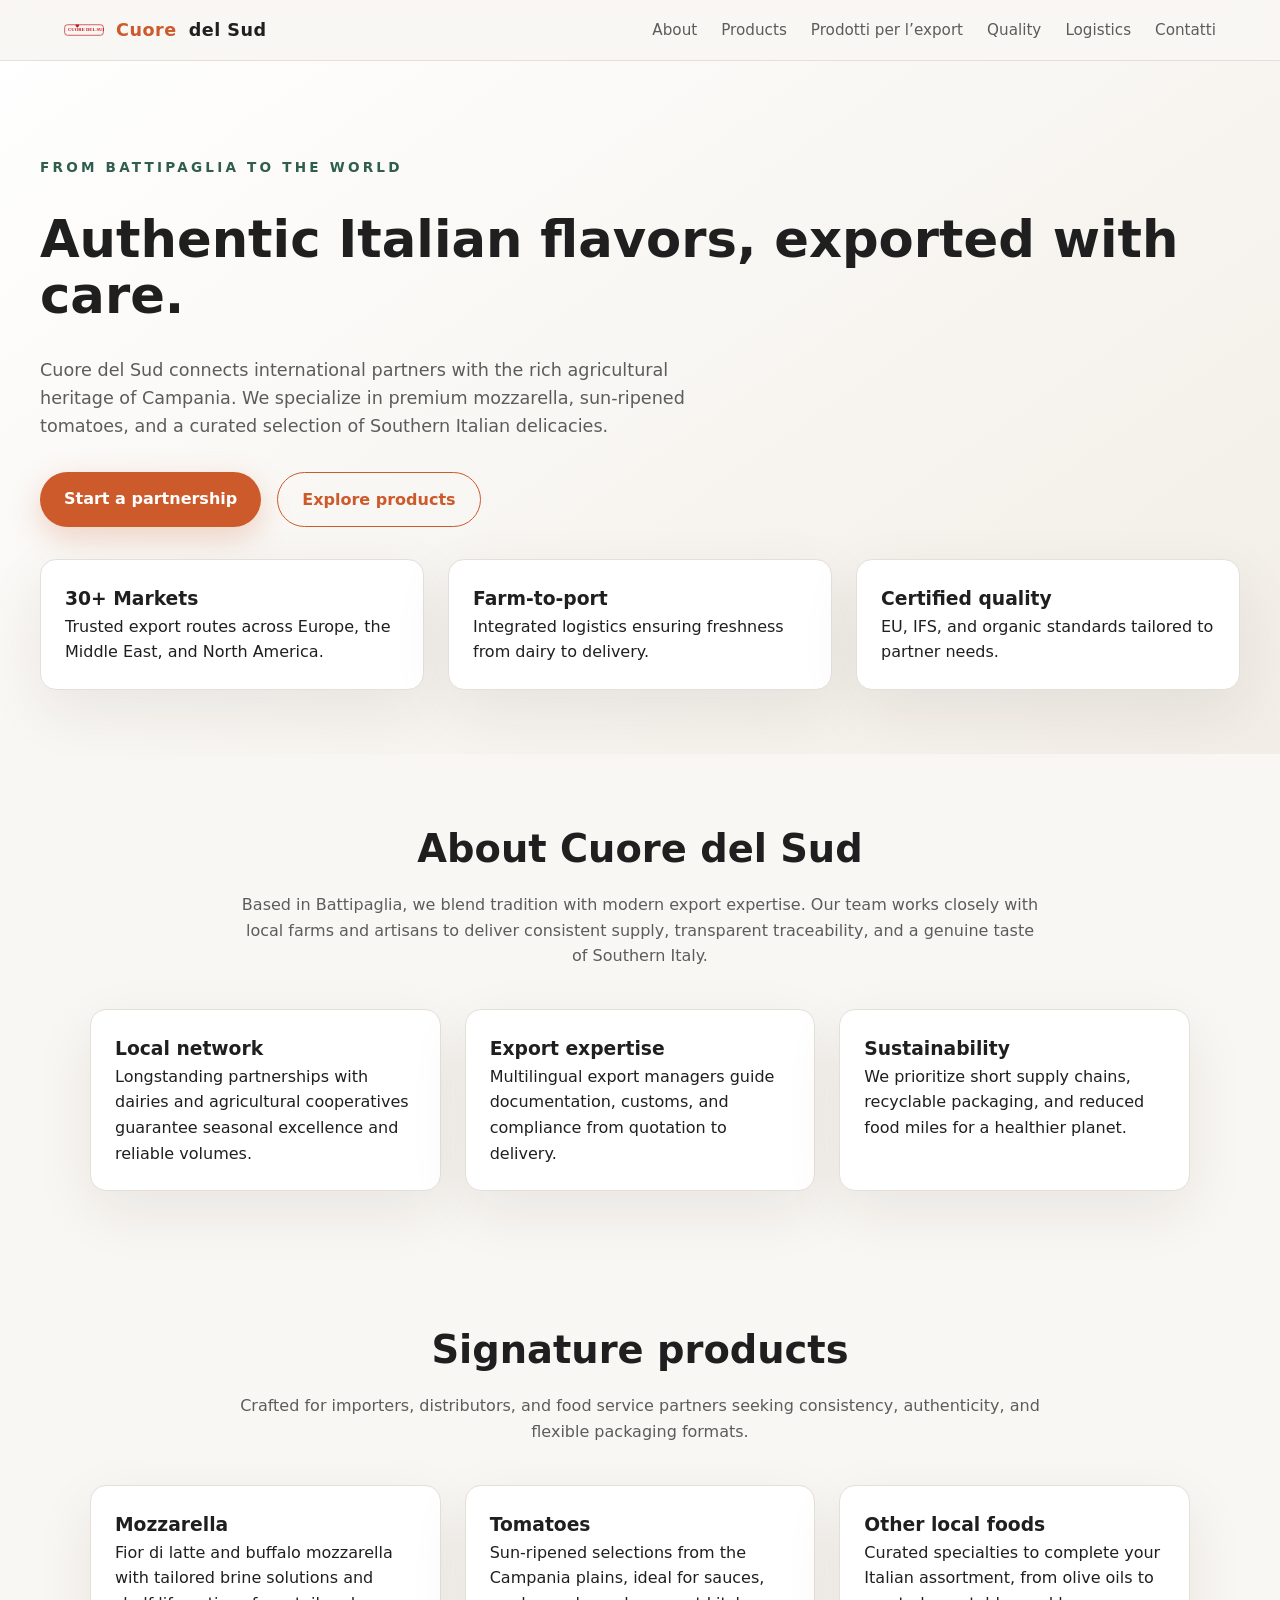
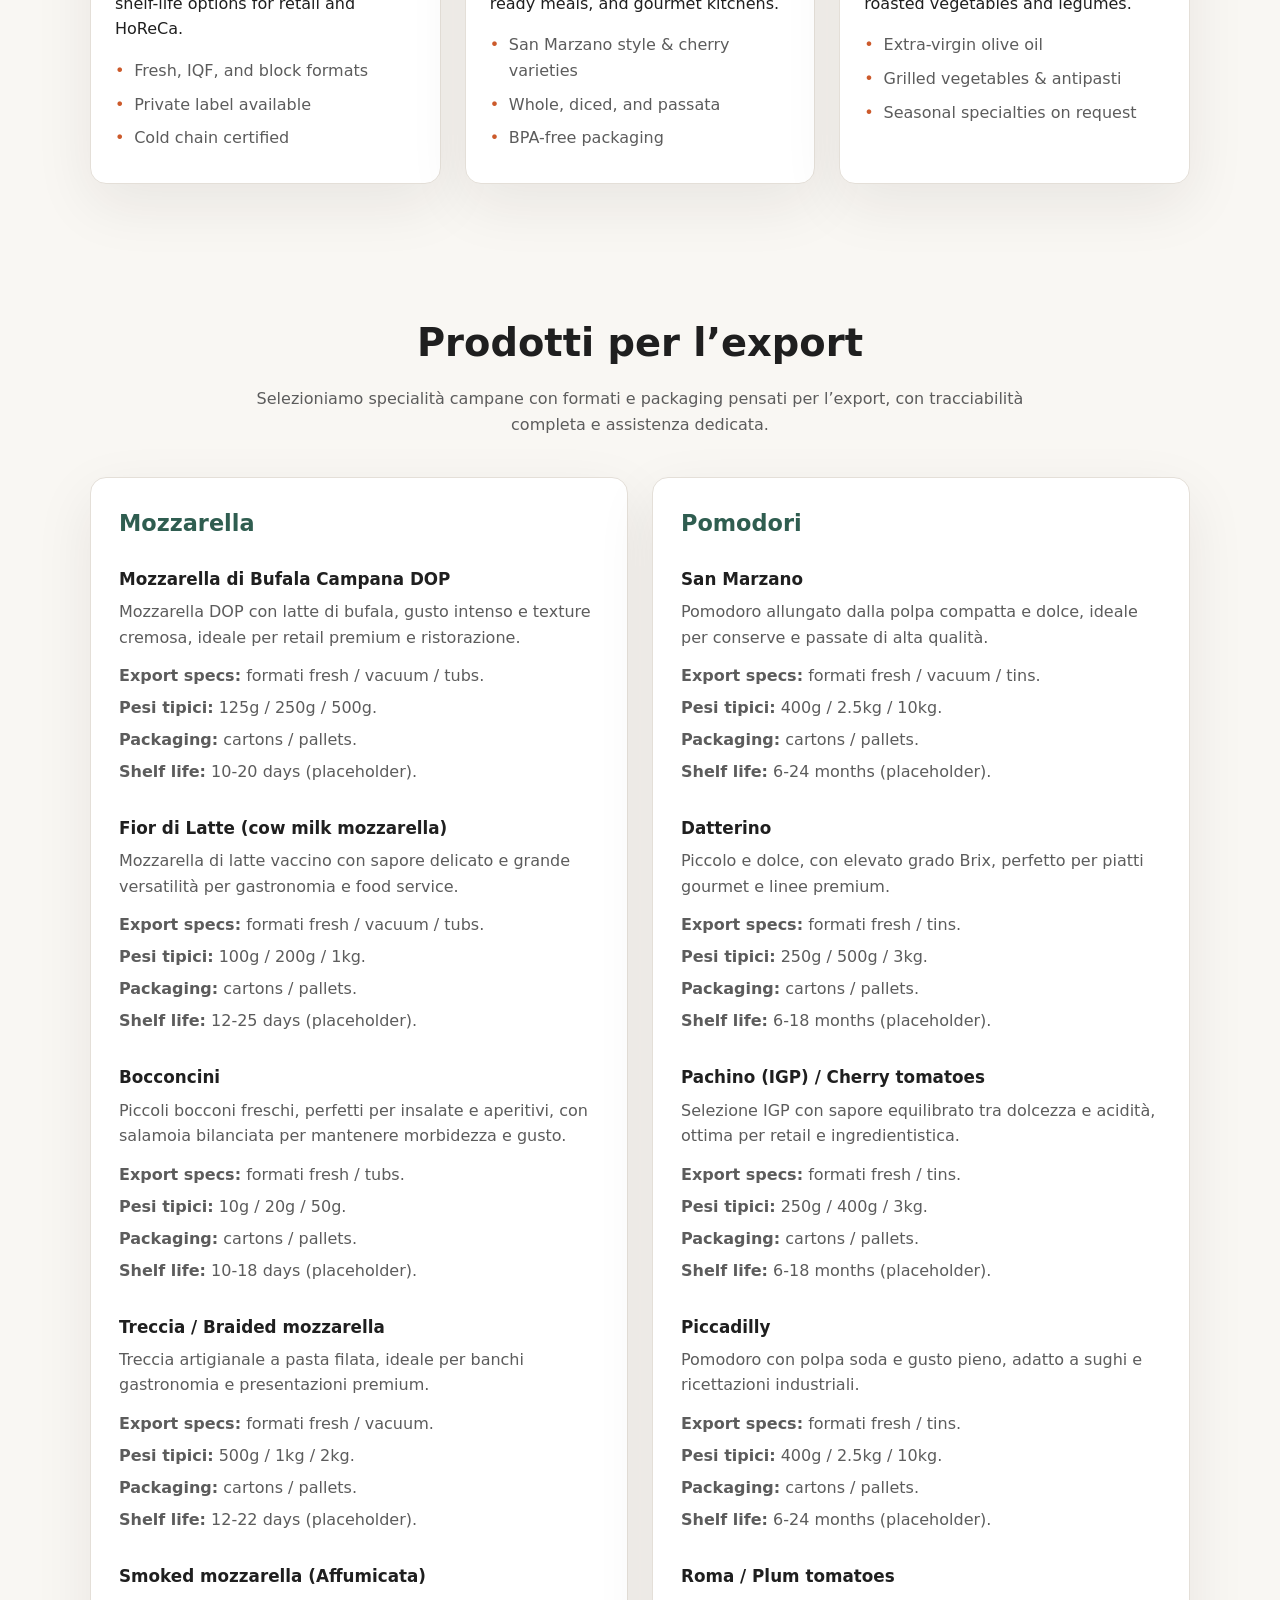
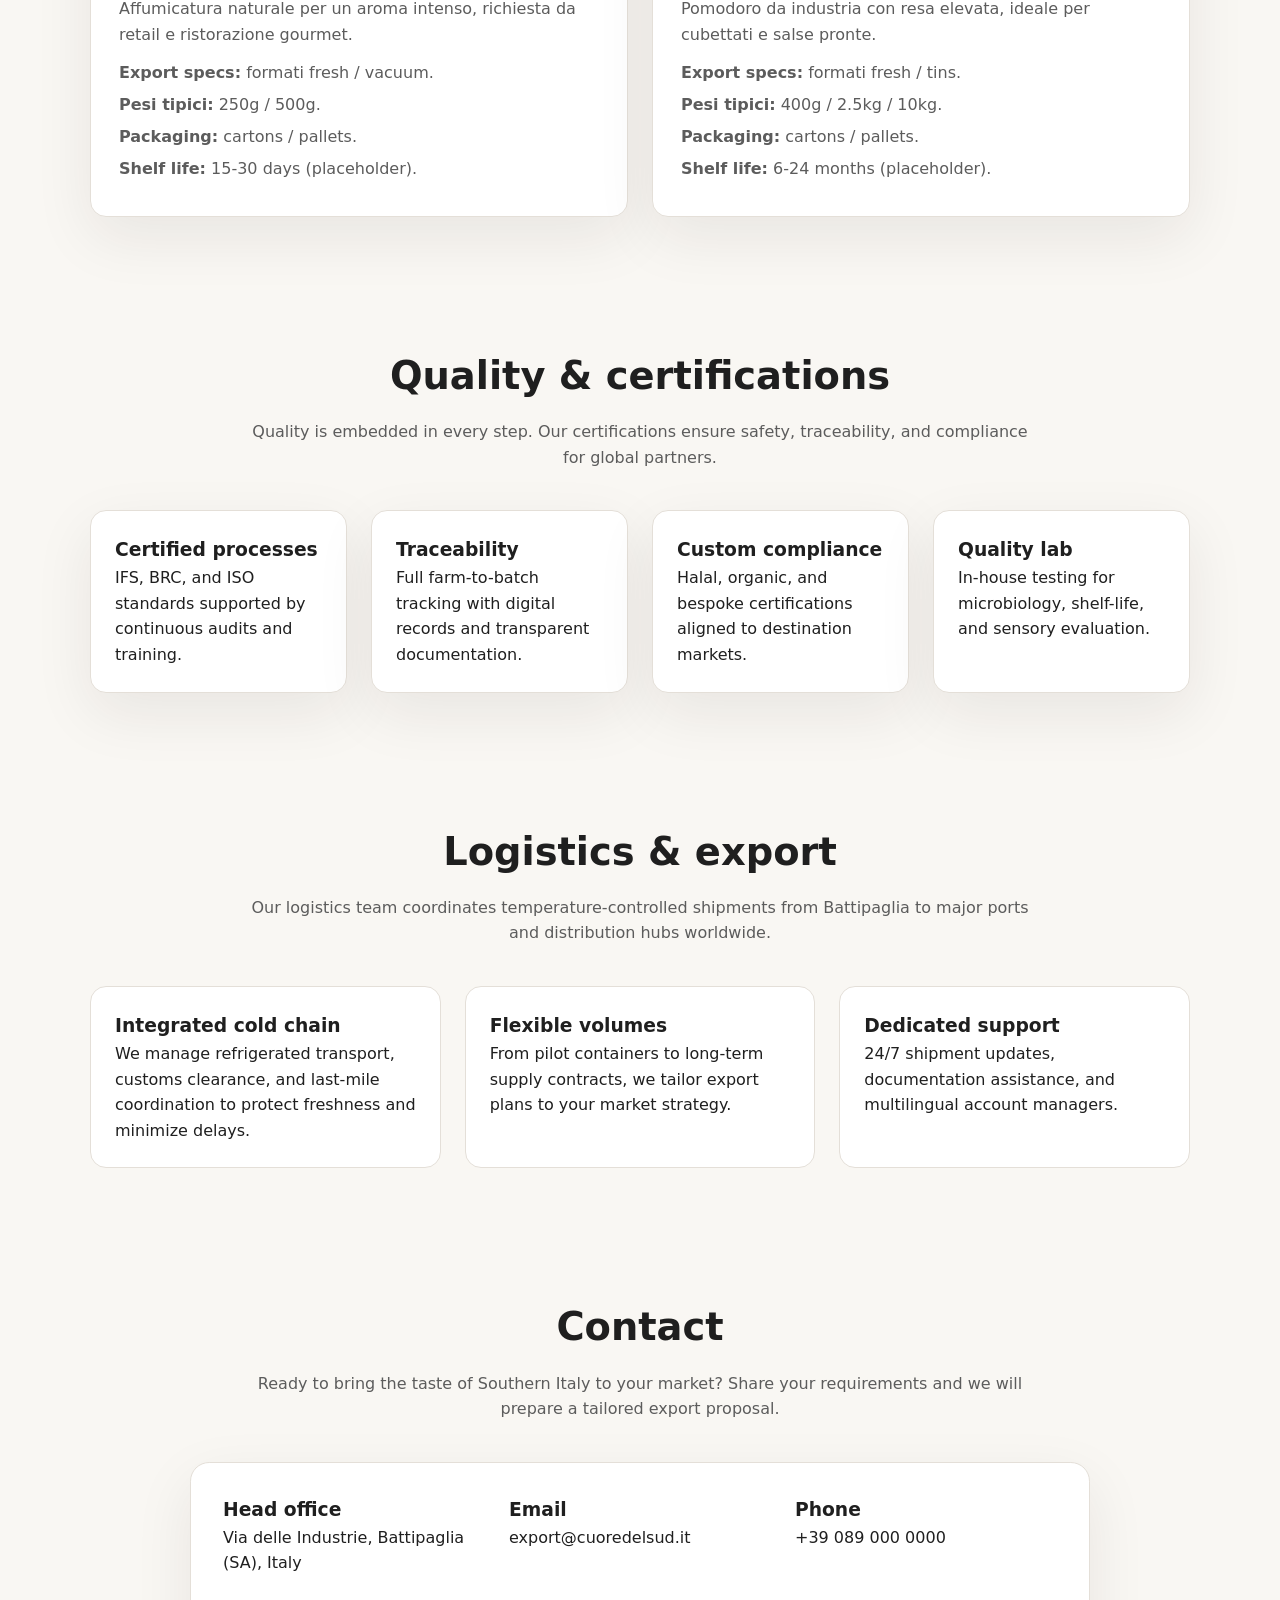
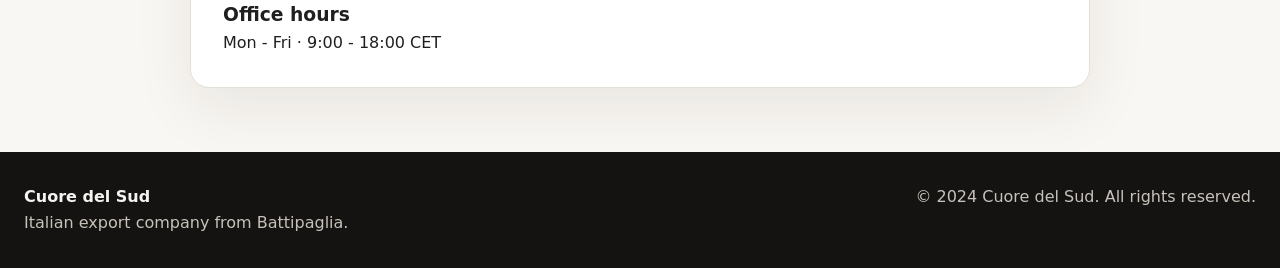
==== commit ad3a2355: "Add dedicated contact page" ====
--- a/index.html
+++ b/index.html
@@ -22,7 +22,7 @@
           <a href="#products-export">Prodotti per l’export</a>
           <a href="#quality">Quality</a>
           <a href="#logistics">Logistics</a>
-          <a href="#contact">Contact</a>
+          <a href="contact.html">Contatti</a>
         </div>
       </nav>
     </header>
--- a/styles.css
+++ b/styles.css
@@ -23,6 +23,11 @@
   line-height: 1.6;
 }
 
+:focus-visible {
+  outline: 3px solid rgba(204, 90, 43, 0.4);
+  outline-offset: 3px;
+}
+
 a {
   color: inherit;
   text-decoration: none;
@@ -107,6 +112,12 @@
   background: linear-gradient(145deg, rgba(255, 255, 255, 0.95), rgba(237, 231, 221, 0.6));
 }
 
+.contact-hero {
+  background: linear-gradient(145deg, rgba(255, 255, 255, 0.92), rgba(237, 231, 221, 0.72)),
+    url("https://images.unsplash.com/photo-1504674900247-0877df9cc836?auto=format&fit=crop&w=1600&q=80")
+      center/cover no-repeat;
+}
+
 .hero-content {
   max-width: 1200px;
   margin: 0 auto;
@@ -308,6 +319,117 @@
   padding: 2rem;
   border: 1px solid var(--border);
   box-shadow: var(--shadow);
+}
+
+.gallery-grid {
+  display: grid;
+  gap: 1.5rem;
+  max-width: 1100px;
+  margin: 0 auto;
+  grid-template-columns: repeat(auto-fit, minmax(220px, 1fr));
+}
+
+.gallery-card {
+  background: var(--surface);
+  border-radius: 1rem;
+  overflow: hidden;
+  border: 1px solid var(--border);
+  box-shadow: var(--shadow);
+}
+
+.gallery-card img {
+  width: 100%;
+  height: 220px;
+  object-fit: cover;
+}
+
+.gallery-card figcaption {
+  padding: 0.9rem 1.2rem 1.2rem;
+  font-weight: 600;
+  color: var(--secondary);
+}
+
+.map-card {
+  max-width: 1100px;
+  margin: 0 auto;
+  background: var(--surface);
+  border-radius: 1rem;
+  border: 1px solid var(--border);
+  box-shadow: var(--shadow);
+  padding: 1.5rem;
+  display: grid;
+  gap: 1rem;
+}
+
+.map-card iframe {
+  width: 100%;
+  height: 320px;
+  border: 0;
+  border-radius: 0.75rem;
+}
+
+.map-link {
+  color: var(--primary);
+  font-weight: 600;
+}
+
+.form-card {
+  max-width: 900px;
+  margin: 0 auto;
+  background: var(--surface);
+  border-radius: 1rem;
+  border: 1px solid var(--border);
+  box-shadow: var(--shadow);
+  padding: 2rem;
+  display: grid;
+  gap: 1.5rem;
+}
+
+.form-grid {
+  display: grid;
+  gap: 1.5rem;
+  grid-template-columns: repeat(auto-fit, minmax(220px, 1fr));
+}
+
+.form-card label {
+  display: grid;
+  gap: 0.5rem;
+  font-weight: 600;
+  color: var(--text);
+}
+
+.form-card input,
+.form-card textarea {
+  border: 1px solid var(--border);
+  border-radius: 0.75rem;
+  padding: 0.75rem 0.9rem;
+  font-size: 1rem;
+  font-family: inherit;
+}
+
+.form-card textarea {
+  resize: vertical;
+  min-height: 140px;
+}
+
+.checkbox {
+  display: flex;
+  gap: 0.6rem;
+  align-items: center;
+  font-weight: 500;
+}
+
+.honeypot {
+  position: absolute;
+  left: -9999px;
+  height: 0;
+  width: 0;
+  overflow: hidden;
+}
+
+.form-status {
+  color: var(--secondary);
+  font-weight: 600;
 }
 
 .footer {
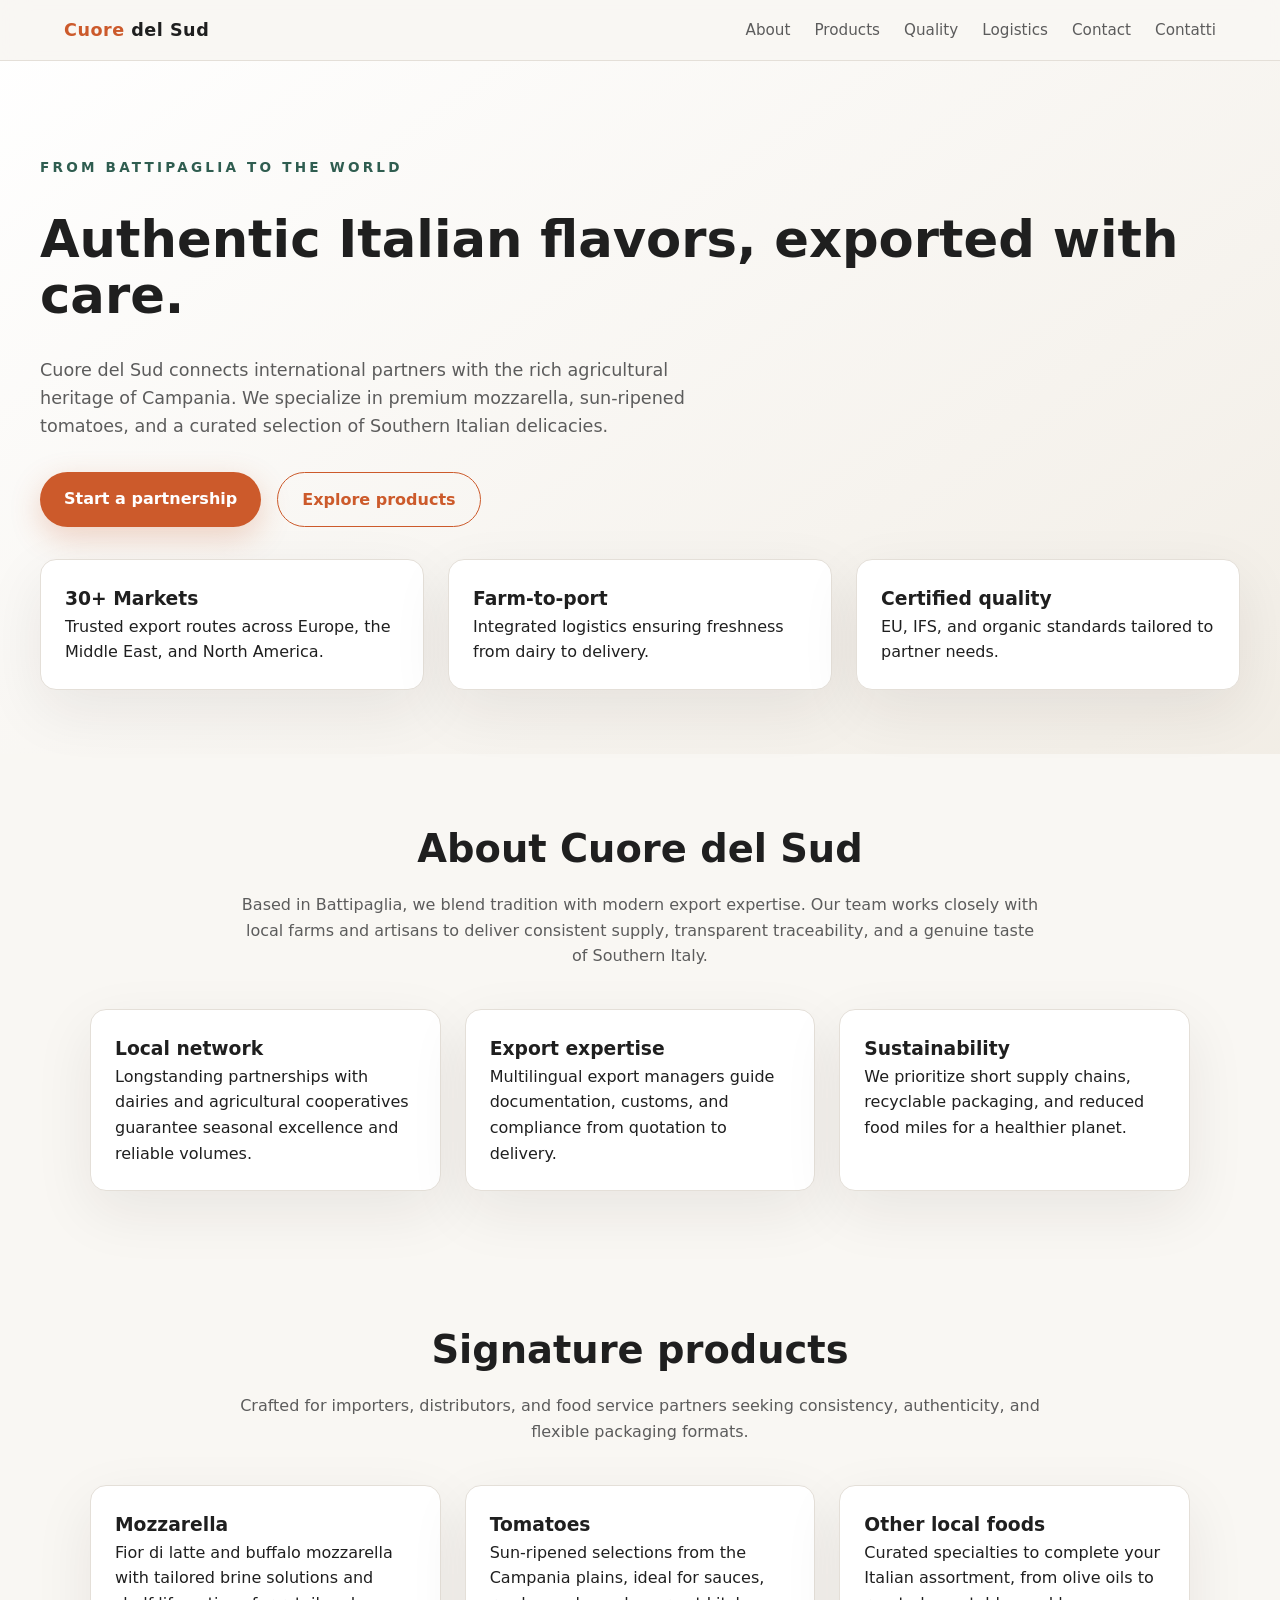
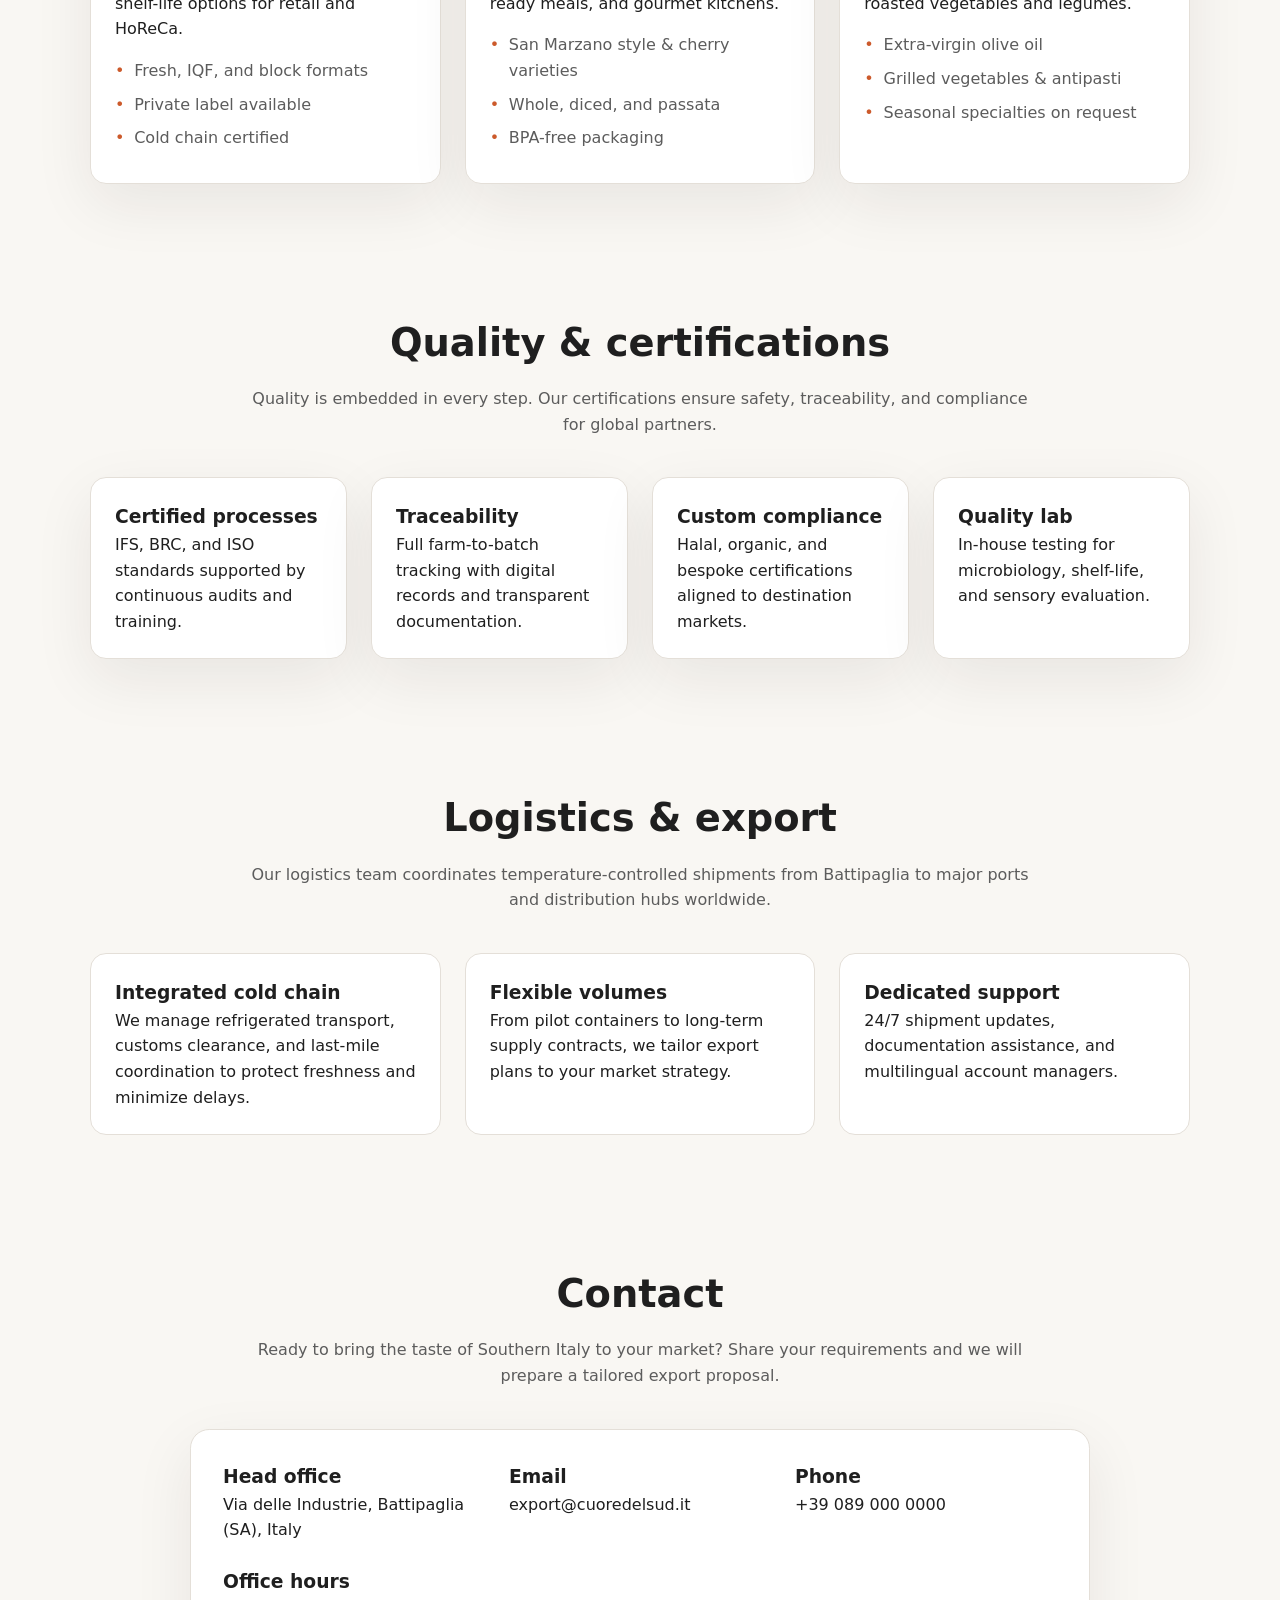
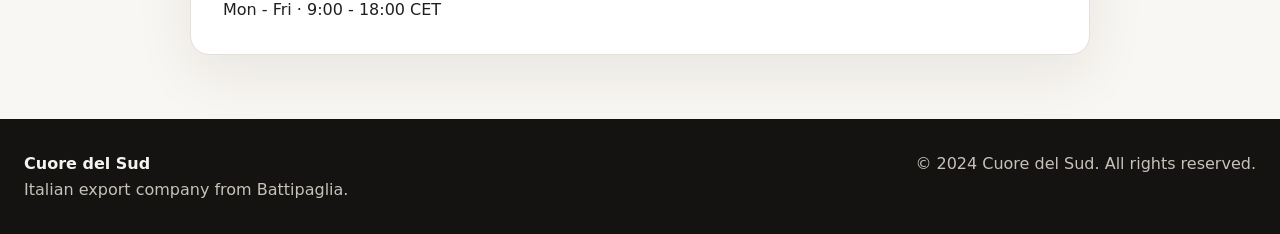
==== commit 3c8a8a5b: "Add contact page with form and map" ====
--- a/index.html
+++ b/index.html
@@ -10,7 +10,6 @@
     <header class="site-header">
       <nav class="nav" aria-label="Primary">
         <a class="logo" href="#top">
-          <img class="logo-mark" src="assets/logo.svg" alt="Cuore del Sud logo" />
           <span>Cuore</span> del Sud
         </a>
         <button class="nav-toggle" type="button" aria-expanded="false" aria-controls="nav-links">
@@ -19,9 +18,9 @@
         <div class="nav-links" id="nav-links">
           <a href="#about">About</a>
           <a href="#products">Products</a>
-          <a href="#products-export">Prodotti per l’export</a>
           <a href="#quality">Quality</a>
           <a href="#logistics">Logistics</a>
+          <a href="#contact">Contact</a>
           <a href="contact.html">Contatti</a>
         </div>
       </nav>
@@ -140,152 +139,6 @@
         </div>
       </section>
 
-      <section id="products-export" class="section products-export" aria-labelledby="products-export-title">
-        <div class="section-header">
-          <h2 id="products-export-title">Prodotti per l’export</h2>
-          <p>
-            Selezioniamo specialità campane con formati e packaging pensati per l’export, con
-            tracciabilità completa e assistenza dedicata.
-          </p>
-        </div>
-        <div class="export-grid">
-          <article class="export-card">
-            <h3>Mozzarella</h3>
-            <div class="export-item">
-              <h4>Mozzarella di Bufala Campana DOP</h4>
-              <p>
-                Mozzarella DOP con latte di bufala, gusto intenso e texture cremosa, ideale per
-                retail premium e ristorazione.
-              </p>
-              <ul>
-                <li><strong>Export specs:</strong> formati fresh / vacuum / tubs.</li>
-                <li><strong>Pesi tipici:</strong> 125g / 250g / 500g.</li>
-                <li><strong>Packaging:</strong> cartons / pallets.</li>
-                <li><strong>Shelf life:</strong> 10-20 days (placeholder).</li>
-              </ul>
-            </div>
-            <div class="export-item">
-              <h4>Fior di Latte (cow milk mozzarella)</h4>
-              <p>
-                Mozzarella di latte vaccino con sapore delicato e grande versatilità per
-                gastronomia e food service.
-              </p>
-              <ul>
-                <li><strong>Export specs:</strong> formati fresh / vacuum / tubs.</li>
-                <li><strong>Pesi tipici:</strong> 100g / 200g / 1kg.</li>
-                <li><strong>Packaging:</strong> cartons / pallets.</li>
-                <li><strong>Shelf life:</strong> 12-25 days (placeholder).</li>
-              </ul>
-            </div>
-            <div class="export-item">
-              <h4>Bocconcini</h4>
-              <p>
-                Piccoli bocconi freschi, perfetti per insalate e aperitivi, con salamoia bilanciata
-                per mantenere morbidezza e gusto.
-              </p>
-              <ul>
-                <li><strong>Export specs:</strong> formati fresh / tubs.</li>
-                <li><strong>Pesi tipici:</strong> 10g / 20g / 50g.</li>
-                <li><strong>Packaging:</strong> cartons / pallets.</li>
-                <li><strong>Shelf life:</strong> 10-18 days (placeholder).</li>
-              </ul>
-            </div>
-            <div class="export-item">
-              <h4>Treccia / Braided mozzarella</h4>
-              <p>
-                Treccia artigianale a pasta filata, ideale per banchi gastronomia e presentazioni
-                premium.
-              </p>
-              <ul>
-                <li><strong>Export specs:</strong> formati fresh / vacuum.</li>
-                <li><strong>Pesi tipici:</strong> 500g / 1kg / 2kg.</li>
-                <li><strong>Packaging:</strong> cartons / pallets.</li>
-                <li><strong>Shelf life:</strong> 12-22 days (placeholder).</li>
-              </ul>
-            </div>
-            <div class="export-item">
-              <h4>Smoked mozzarella (Affumicata)</h4>
-              <p>
-                Affumicatura naturale per un aroma intenso, richiesta da retail e ristorazione
-                gourmet.
-              </p>
-              <ul>
-                <li><strong>Export specs:</strong> formati fresh / vacuum.</li>
-                <li><strong>Pesi tipici:</strong> 250g / 500g.</li>
-                <li><strong>Packaging:</strong> cartons / pallets.</li>
-                <li><strong>Shelf life:</strong> 15-30 days (placeholder).</li>
-              </ul>
-            </div>
-          </article>
-          <article class="export-card">
-            <h3>Pomodori</h3>
-            <div class="export-item">
-              <h4>San Marzano</h4>
-              <p>
-                Pomodoro allungato dalla polpa compatta e dolce, ideale per conserve e passate di
-                alta qualità.
-              </p>
-              <ul>
-                <li><strong>Export specs:</strong> formati fresh / vacuum / tins.</li>
-                <li><strong>Pesi tipici:</strong> 400g / 2.5kg / 10kg.</li>
-                <li><strong>Packaging:</strong> cartons / pallets.</li>
-                <li><strong>Shelf life:</strong> 6-24 months (placeholder).</li>
-              </ul>
-            </div>
-            <div class="export-item">
-              <h4>Datterino</h4>
-              <p>
-                Piccolo e dolce, con elevato grado Brix, perfetto per piatti gourmet e linee
-                premium.
-              </p>
-              <ul>
-                <li><strong>Export specs:</strong> formati fresh / tins.</li>
-                <li><strong>Pesi tipici:</strong> 250g / 500g / 3kg.</li>
-                <li><strong>Packaging:</strong> cartons / pallets.</li>
-                <li><strong>Shelf life:</strong> 6-18 months (placeholder).</li>
-              </ul>
-            </div>
-            <div class="export-item">
-              <h4>Pachino (IGP) / Cherry tomatoes</h4>
-              <p>
-                Selezione IGP con sapore equilibrato tra dolcezza e acidità, ottima per retail e
-                ingredientistica.
-              </p>
-              <ul>
-                <li><strong>Export specs:</strong> formati fresh / tins.</li>
-                <li><strong>Pesi tipici:</strong> 250g / 400g / 3kg.</li>
-                <li><strong>Packaging:</strong> cartons / pallets.</li>
-                <li><strong>Shelf life:</strong> 6-18 months (placeholder).</li>
-              </ul>
-            </div>
-            <div class="export-item">
-              <h4>Piccadilly</h4>
-              <p>
-                Pomodoro con polpa soda e gusto pieno, adatto a sughi e ricettazioni industriali.
-              </p>
-              <ul>
-                <li><strong>Export specs:</strong> formati fresh / tins.</li>
-                <li><strong>Pesi tipici:</strong> 400g / 2.5kg / 10kg.</li>
-                <li><strong>Packaging:</strong> cartons / pallets.</li>
-                <li><strong>Shelf life:</strong> 6-24 months (placeholder).</li>
-              </ul>
-            </div>
-            <div class="export-item">
-              <h4>Roma / Plum tomatoes</h4>
-              <p>
-                Pomodoro da industria con resa elevata, ideale per cubettati e salse pronte.
-              </p>
-              <ul>
-                <li><strong>Export specs:</strong> formati fresh / tins.</li>
-                <li><strong>Pesi tipici:</strong> 400g / 2.5kg / 10kg.</li>
-                <li><strong>Packaging:</strong> cartons / pallets.</li>
-                <li><strong>Shelf life:</strong> 6-24 months (placeholder).</li>
-              </ul>
-            </div>
-          </article>
-        </div>
-      </section>
-
       <section id="quality" class="section quality" aria-labelledby="quality-title">
         <div class="section-header">
           <h2 id="quality-title">Quality & certifications</h2>
--- a/styles.css
+++ b/styles.css
@@ -23,11 +23,6 @@
   line-height: 1.6;
 }
 
-:focus-visible {
-  outline: 3px solid rgba(204, 90, 43, 0.4);
-  outline-offset: 3px;
-}
-
 a {
   color: inherit;
   text-decoration: none;
@@ -61,14 +56,6 @@
   font-weight: 700;
   font-size: 1.1rem;
   letter-spacing: 0.5px;
-  display: inline-flex;
-  align-items: center;
-  gap: 0.75rem;
-}
-
-.logo-mark {
-  width: clamp(28px, 4vw, 40px);
-  height: auto;
 }
 
 .logo span {
@@ -112,12 +99,6 @@
   background: linear-gradient(145deg, rgba(255, 255, 255, 0.95), rgba(237, 231, 221, 0.6));
 }
 
-.contact-hero {
-  background: linear-gradient(145deg, rgba(255, 255, 255, 0.92), rgba(237, 231, 221, 0.72)),
-    url("https://images.unsplash.com/photo-1504674900247-0877df9cc836?auto=format&fit=crop&w=1600&q=80")
-      center/cover no-repeat;
-}
-
 .hero-content {
   max-width: 1200px;
   margin: 0 auto;
@@ -209,8 +190,7 @@
 .about-grid,
 .product-grid,
 .quality-grid,
-.logistics-content,
-.export-grid {
+.logistics-content {
   display: grid;
   gap: 1.5rem;
   max-width: 1100px;
@@ -233,45 +213,6 @@
 
 .product-grid {
   grid-template-columns: repeat(auto-fit, minmax(240px, 1fr));
-}
-
-.export-grid {
-  grid-template-columns: repeat(auto-fit, minmax(280px, 1fr));
-}
-
-.export-card {
-  background: var(--surface);
-  border-radius: 1rem;
-  padding: 1.75rem;
-  border: 1px solid var(--border);
-  box-shadow: var(--shadow);
-  display: flex;
-  flex-direction: column;
-  gap: 1.5rem;
-}
-
-.export-card h3 {
-  font-size: 1.4rem;
-  color: var(--secondary);
-}
-
-.export-item h4 {
-  margin-bottom: 0.4rem;
-  font-size: 1.05rem;
-}
-
-.export-item p {
-  color: var(--muted);
-}
-
-.export-item ul {
-  margin-top: 0.8rem;
-  list-style: none;
-  color: var(--muted);
-}
-
-.export-item li {
-  margin-bottom: 0.4rem;
 }
 
 .product-card ul {
@@ -319,117 +260,6 @@
   padding: 2rem;
   border: 1px solid var(--border);
   box-shadow: var(--shadow);
-}
-
-.gallery-grid {
-  display: grid;
-  gap: 1.5rem;
-  max-width: 1100px;
-  margin: 0 auto;
-  grid-template-columns: repeat(auto-fit, minmax(220px, 1fr));
-}
-
-.gallery-card {
-  background: var(--surface);
-  border-radius: 1rem;
-  overflow: hidden;
-  border: 1px solid var(--border);
-  box-shadow: var(--shadow);
-}
-
-.gallery-card img {
-  width: 100%;
-  height: 220px;
-  object-fit: cover;
-}
-
-.gallery-card figcaption {
-  padding: 0.9rem 1.2rem 1.2rem;
-  font-weight: 600;
-  color: var(--secondary);
-}
-
-.map-card {
-  max-width: 1100px;
-  margin: 0 auto;
-  background: var(--surface);
-  border-radius: 1rem;
-  border: 1px solid var(--border);
-  box-shadow: var(--shadow);
-  padding: 1.5rem;
-  display: grid;
-  gap: 1rem;
-}
-
-.map-card iframe {
-  width: 100%;
-  height: 320px;
-  border: 0;
-  border-radius: 0.75rem;
-}
-
-.map-link {
-  color: var(--primary);
-  font-weight: 600;
-}
-
-.form-card {
-  max-width: 900px;
-  margin: 0 auto;
-  background: var(--surface);
-  border-radius: 1rem;
-  border: 1px solid var(--border);
-  box-shadow: var(--shadow);
-  padding: 2rem;
-  display: grid;
-  gap: 1.5rem;
-}
-
-.form-grid {
-  display: grid;
-  gap: 1.5rem;
-  grid-template-columns: repeat(auto-fit, minmax(220px, 1fr));
-}
-
-.form-card label {
-  display: grid;
-  gap: 0.5rem;
-  font-weight: 600;
-  color: var(--text);
-}
-
-.form-card input,
-.form-card textarea {
-  border: 1px solid var(--border);
-  border-radius: 0.75rem;
-  padding: 0.75rem 0.9rem;
-  font-size: 1rem;
-  font-family: inherit;
-}
-
-.form-card textarea {
-  resize: vertical;
-  min-height: 140px;
-}
-
-.checkbox {
-  display: flex;
-  gap: 0.6rem;
-  align-items: center;
-  font-weight: 500;
-}
-
-.honeypot {
-  position: absolute;
-  left: -9999px;
-  height: 0;
-  width: 0;
-  overflow: hidden;
-}
-
-.form-status {
-  color: var(--secondary);
-  font-weight: 600;
 }
 
 .footer {
@@ -444,6 +274,167 @@
 
 .footer p {
   color: #c7c2b9;
+}
+
+main :focus-visible {
+  outline: 3px solid rgba(204, 90, 43, 0.45);
+  outline-offset: 3px;
+}
+
+.contact-hero {
+  background: linear-gradient(135deg, rgba(249, 247, 243, 0.92), rgba(237, 231, 221, 0.75)),
+    url("https://images.unsplash.com/photo-1504674900247-0877df9cc836?auto=format&fit=crop&w=1600&q=80")
+      center / cover;
+}
+
+.contact-gallery {
+  max-width: 1100px;
+  margin: 0 auto;
+  display: grid;
+  gap: 1.5rem;
+  grid-template-columns: repeat(auto-fit, minmax(220px, 1fr));
+}
+
+.gallery-card {
+  background: var(--surface);
+  border-radius: 1rem;
+  overflow: hidden;
+  border: 1px solid var(--border);
+  box-shadow: var(--shadow);
+  display: grid;
+}
+
+.gallery-card figcaption {
+  padding: 0.9rem 1rem 1.1rem;
+  font-weight: 600;
+  color: var(--secondary);
+}
+
+.map-section {
+  background: rgba(255, 255, 255, 0.4);
+}
+
+.map-card {
+  max-width: 900px;
+  margin: 0 auto;
+  background: var(--surface);
+  border-radius: 1rem;
+  border: 1px solid var(--border);
+  box-shadow: var(--shadow);
+  padding: 1rem;
+  display: grid;
+  gap: 0.75rem;
+}
+
+.map-card iframe {
+  width: 100%;
+  height: 360px;
+  border: 0;
+  border-radius: 0.8rem;
+}
+
+.map-link {
+  color: var(--primary);
+  font-weight: 600;
+  text-align: right;
+}
+
+.contact-info-grid {
+  max-width: 1000px;
+  margin: 0 auto;
+  display: grid;
+  gap: 1.5rem;
+  grid-template-columns: repeat(auto-fit, minmax(220px, 1fr));
+}
+
+.info-card {
+  background: var(--surface);
+  border-radius: 1rem;
+  border: 1px solid var(--border);
+  box-shadow: var(--shadow);
+  padding: 1.5rem;
+}
+
+.info-card a {
+  color: var(--primary);
+  font-weight: 600;
+}
+
+.contact-form-section {
+  background: rgba(255, 255, 255, 0.6);
+}
+
+.contact-form {
+  max-width: 900px;
+  margin: 0 auto;
+  background: var(--surface);
+  border-radius: 1.2rem;
+  border: 1px solid var(--border);
+  box-shadow: var(--shadow);
+  padding: 2rem;
+  display: grid;
+  gap: 1.5rem;
+}
+
+.form-grid {
+  display: grid;
+  gap: 1.25rem;
+  grid-template-columns: repeat(auto-fit, minmax(220px, 1fr));
+}
+
+.form-field {
+  display: grid;
+  gap: 0.5rem;
+}
+
+.form-field label {
+  font-weight: 600;
+}
+
+.form-field input,
+.form-field textarea {
+  border: 1px solid var(--border);
+  border-radius: 0.8rem;
+  padding: 0.75rem 0.9rem;
+  font: inherit;
+  background: #fff;
+}
+
+.checkbox-field {
+  grid-auto-flow: column;
+  justify-content: flex-start;
+  align-items: center;
+}
+
+.checkbox-field input {
+  width: 1.1rem;
+  height: 1.1rem;
+}
+
+.form-message {
+  font-weight: 600;
+  color: var(--secondary);
+  min-height: 1.5rem;
+}
+
+.form-message.is-error {
+  color: #a33a2b;
+}
+
+.form-message.is-success {
+  color: var(--secondary);
+}
+
+.visually-hidden {
+  position: absolute;
+  width: 1px;
+  height: 1px;
+  padding: 0;
+  margin: -1px;
+  overflow: hidden;
+  clip: rect(0, 0, 0, 0);
+  white-space: nowrap;
+  border: 0;
 }
 
 @media (max-width: 768px) {
